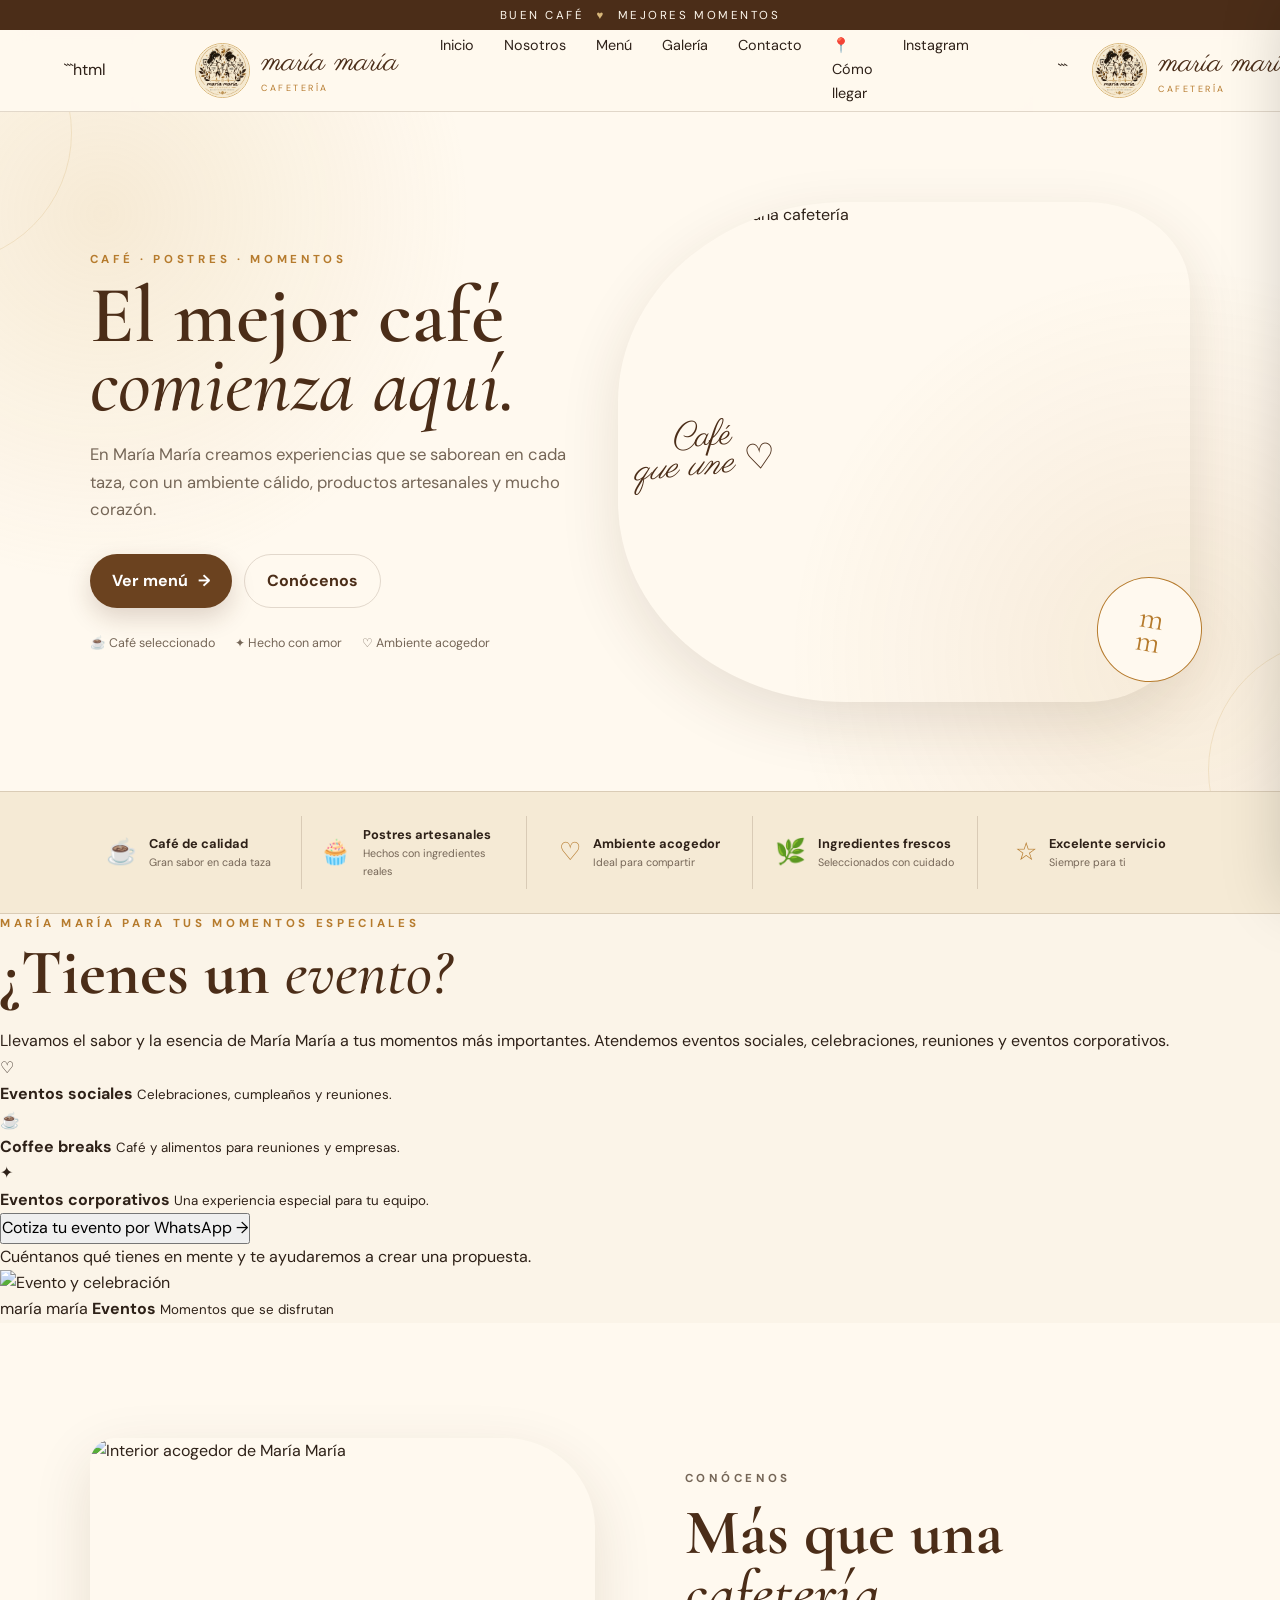
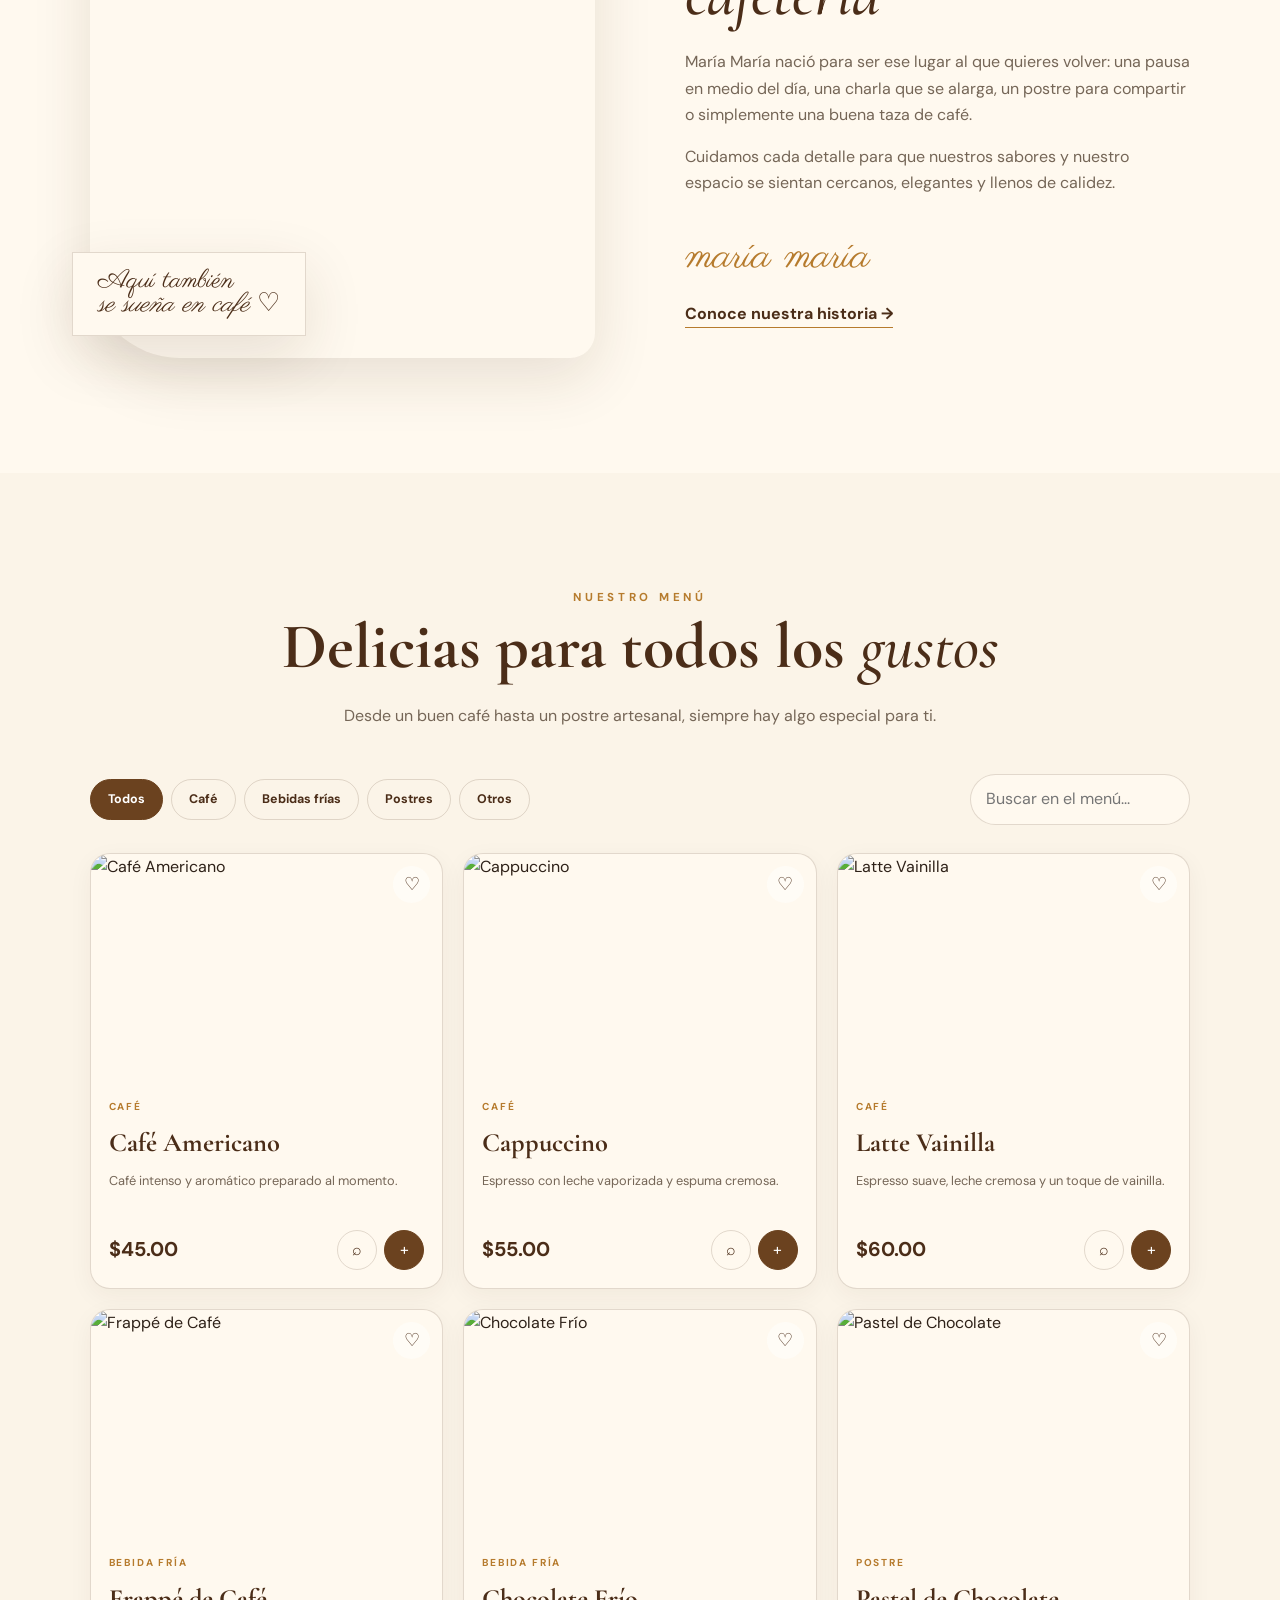
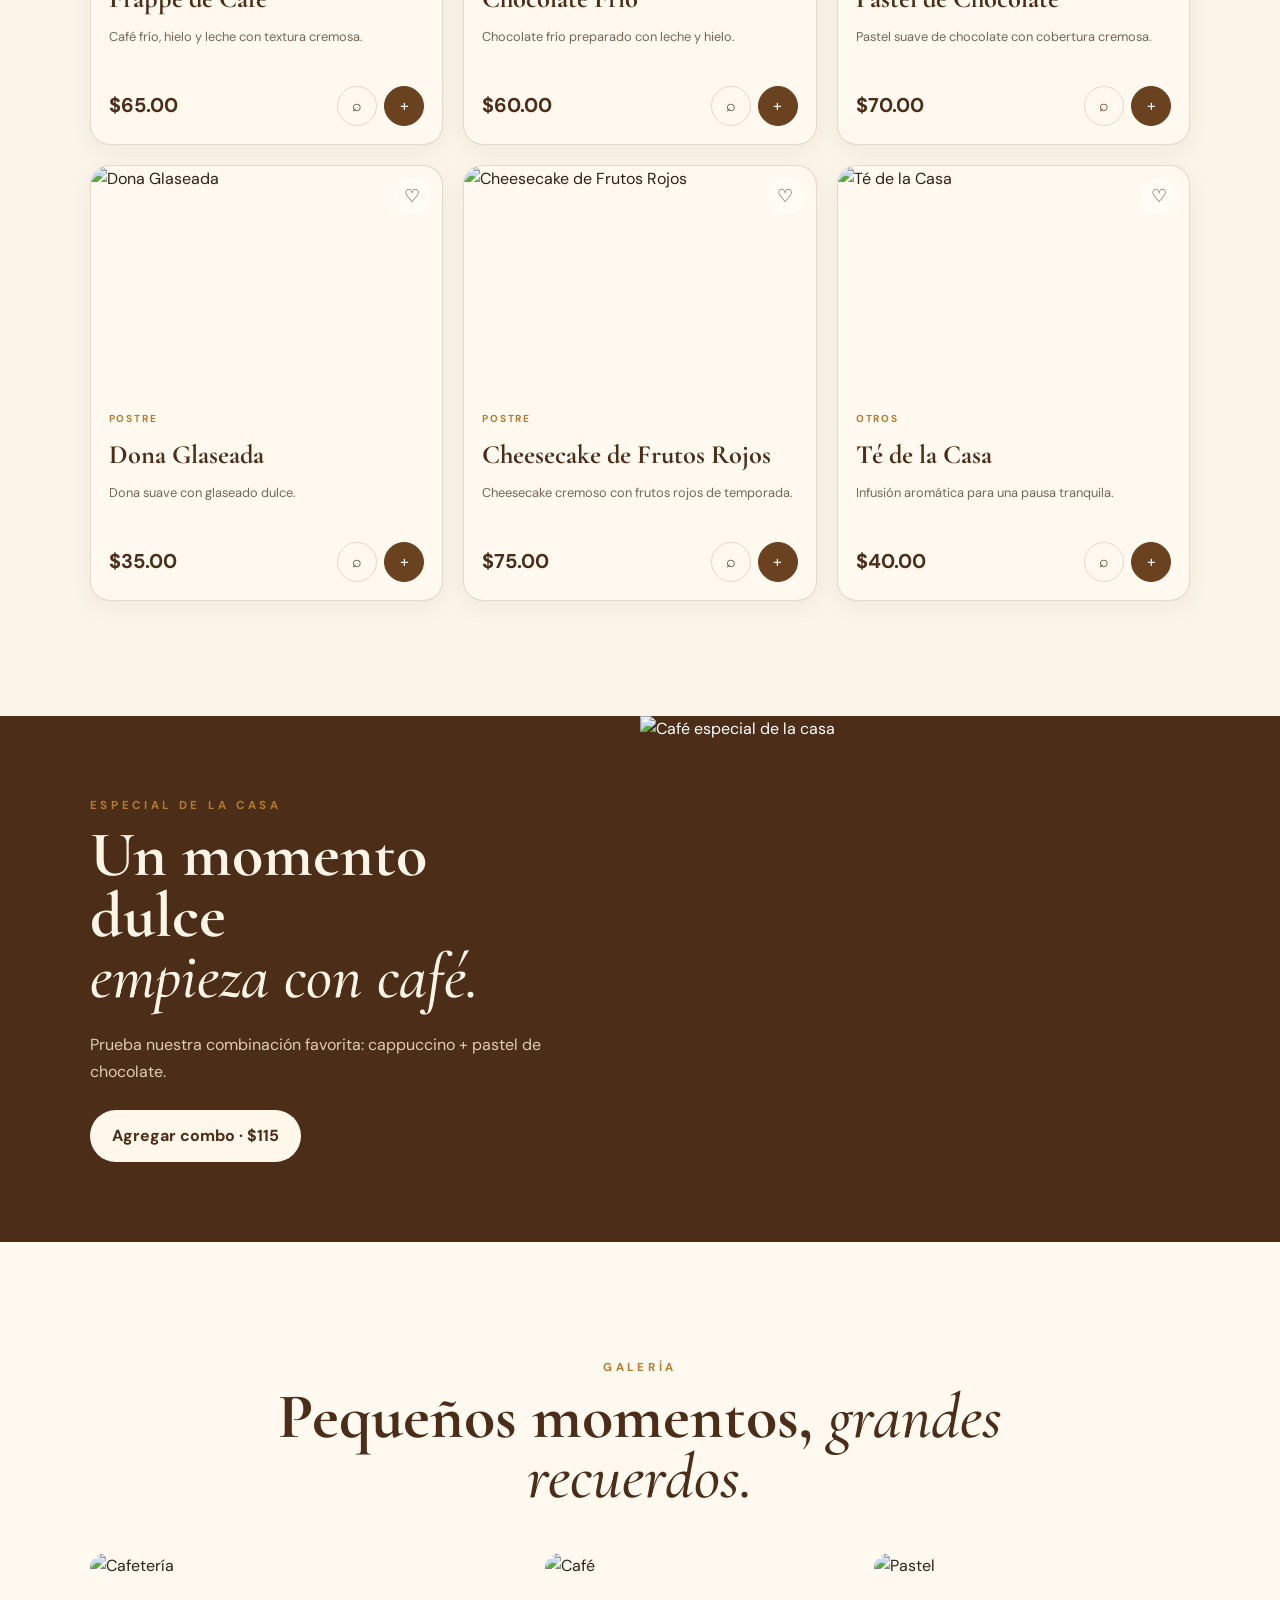
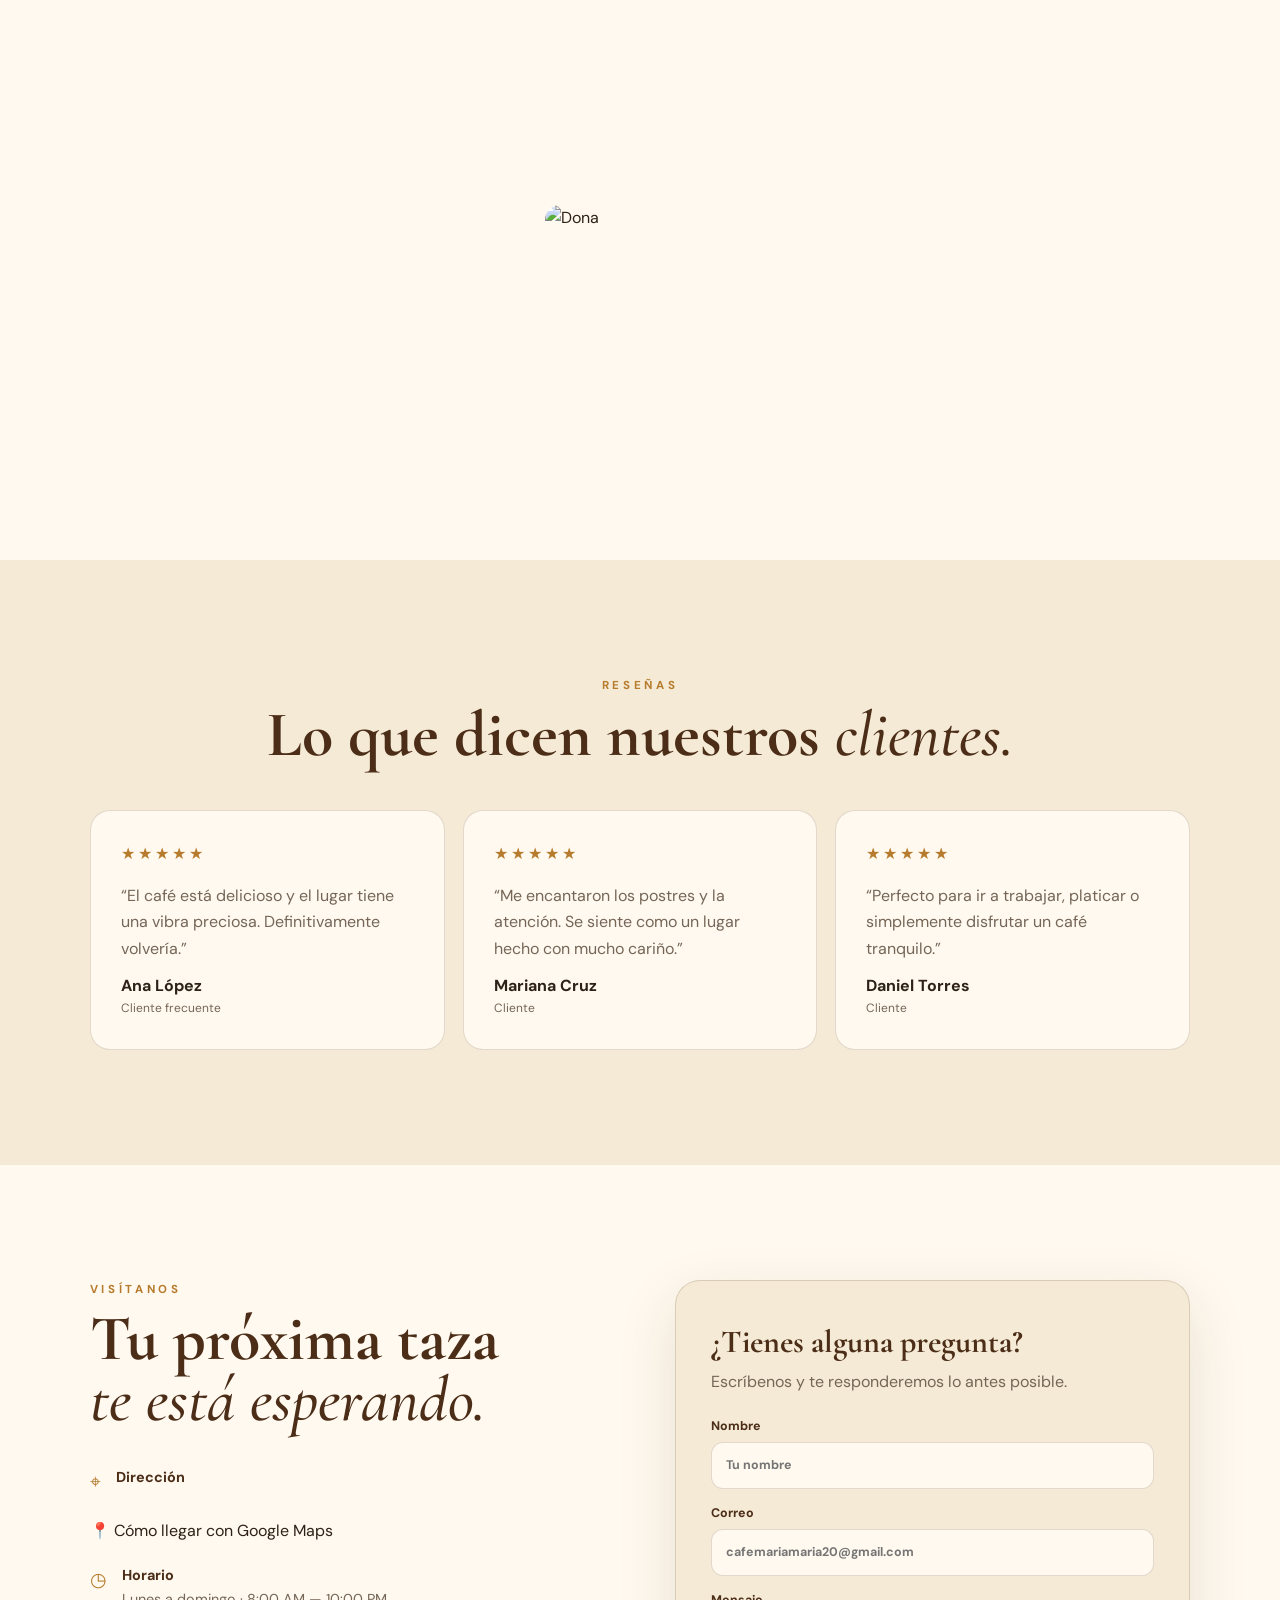
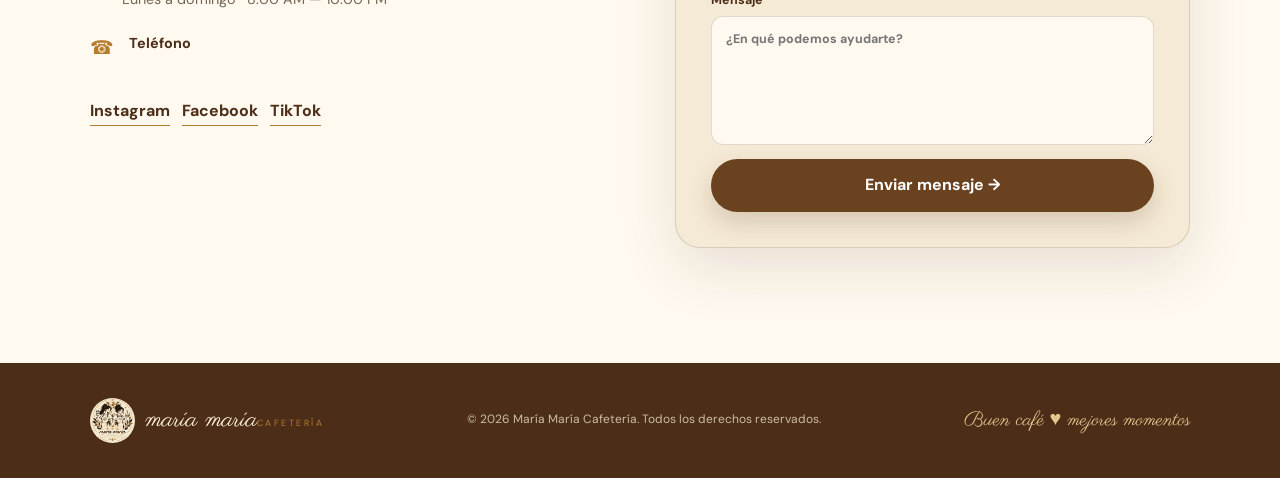
==== index1.html @ 0f00d1d8 "Add files via upload" ====
<!DOCTYPE html>
<html lang="es">
<head>
  <meta charset="UTF-8">
  <meta name="viewport" content="width=device-width, initial-scale=1.0">
  <meta name="description" content="María María Cafetería — café, postres y mejores momentos.">
  <meta name="theme-color" content="#6b421f">
  <title>maría maría | Cafetería</title>

  <link rel="preconnect" href="https://fonts.googleapis.com">
  <link rel="preconnect" href="https://fonts.gstatic.com" crossorigin>
  <link href="https://fonts.googleapis.com/css2?family=Cormorant+Garamond:wght@500;600;700&family=DM+Sans:wght@400;500;600;700&family=Parisienne&display=swap" rel="stylesheet">
  <link rel="stylesheet" href="styles.css">
</head>

<body>

  <!--
    ============================================================
    MARÍA MARÍA CAFETERÍA
    ------------------------------------------------------------
    Esta versión funciona sin servidor:
    - Menú y filtros
    - Carrito con cantidades
    - Persistencia del carrito con localStorage
    - Checkout con validación
    - Pedido por WhatsApp
    - Formulario de contacto por correo (mailto)
    - Favoritos
    - Búsqueda
    - Modo oscuro
    - Diseño responsive
    - Modal de producto
    - Notificaciones
    ============================================================
  -->

  <div class="announcement">
    <span>Buen café</span><b>♥</b><span>mejores momentos</span>
  </div>

  <header class="site-header" id="siteHeader">
    ```html
<header class="site-header" id="siteHeader">

  <a class="brand" href="#inicio" aria-label="María María inicio">
    <img src="logo.jpg" alt="Logo María María Cafetería">
    <span>
      <strong>maría maría</strong>
      <small>CAFETERÍA</small>
    </span>
  </a>

  <nav class="main-nav" id="mainNav">
    <a href="#inicio">Inicio</a>
    <a href="#nosotros">Nosotros</a>
    <a href="#menu">Menú</a>
    <a href="#galeria">Galería</a>
    <a href="#contacto">Contacto</a>

    <a
      class="maps-button"
      href="http://google.com/maps/place/Fuente+brillante+1730+%23112/@20.7737643,-103.4735907,17z/data=!3m1!4b1!4m6!3m5!1s0x8428a7007a758c4b:0xe8fa4b78c5ebd1e7!8m2!3d20.7737643!4d-103.4710158!16s%2Fg%2F11ww98t7xt?entry=ttu&g_ep=EgoyMDI2MTAwNi4wIKXMDSoASAFQAw%3D%3D"
      target="_blank"
      rel="noopener noreferrer">
      📍 Cómo llegar
    </a>

    <a
      class="instagram-button"
      href="https://www.instagram.com/maria_maria_cafe?exln=M2ljc280eDdqbGto"
      target="_blank"
      rel="noopener noreferrer">
      Instagram
    </a>
  </nav>

</header>
```

    <a class="brand" href="#inicio" aria-label="María María inicio">
     <img src="logo.jpg" alt="Logo María María Cafetería">
      <span>
        <strong>maría maría</strong>
        <small>CAFETERÍA</small>
      </span>
    </a>

    <nav class="main-nav" id="mainNav">
      <a href="#inicio">Inicio</a>
      <a href="#nosotros">Nosotros</a>
      <a href="#menu">Menú</a>
      <a href="#galeria">Galería</a>
      <a href="#contacto">Contacto</a>
    </nav>

    <div class="header-actions">
      <button class="icon-btn" id="searchBtn" aria-label="Buscar">⌕</button>
      <button class="icon-btn" id="themeBtn" aria-label="Cambiar tema">☼</button>
      <button class="icon-btn cart-trigger" id="cartBtn" aria-label="Abrir carrito">
        🛒 <span id="cartCount">0</span>
      </button>
      <button class="menu-toggle" id="menuToggle" aria-label="Abrir menú">☰</button>
    </div>
  </header>

  <main>
    <section class="hero" id="inicio">
      <div class="hero-copy reveal">
        <p class="eyebrow">CAFÉ · POSTRES · MOMENTOS</p>
        <h1>El mejor café <em>comienza aquí.</em></h1>
        <p class="hero-text">
          En María María creamos experiencias que se saborean en cada taza,
          con un ambiente cálido, productos artesanales y mucho corazón.
        </p>
        <div class="hero-actions">
          <a class="btn btn-primary" href="#menu">Ver menú <span>→</span></a>
          <a class="btn btn-ghost" href="#nosotros">Conócenos</a>
        </div>
        <div class="hero-meta">
          <span>☕ Café seleccionado</span>
          <span>✦ Hecho con amor</span>
          <span>♡ Ambiente acogedor</span>
        </div>
      </div>

      <div class="hero-art reveal">
        <div class="hero-image-wrap">
          <img src="https://images.unsplash.com/photo-1495474472287-4d71bcdd2085?auto=format&fit=crop&w=1200&q=85" alt="Taza de café en una cafetería">
        </div>
        <div class="floating-note">Café<br><i>que une</i> ♡</div>
        <div class="seal">m<br>m</div>
      </div>
    </section>

    <section class="benefits">
      <article><span>☕</span><div><b>Café de calidad</b><small>Gran sabor en cada taza</small></div></article>
      <article><span>🧁</span><div><b>Postres artesanales</b><small>Hechos con ingredientes reales</small></div></article>
      <article><span>♡</span><div><b>Ambiente acogedor</b><small>Ideal para compartir</small></div></article>
      <article><span>🌿</span><div><b>Ingredientes frescos</b><small>Seleccionados con cuidado</small></div></article>
      <article><span>☆</span><div><b>Excelente servicio</b><small>Siempre para ti</small></div></article>
    </section>
    <!-- =========================================================
     SECCIÓN EVENTOS — MARÍA MARÍA
     No modifica el resto de la página.
========================================================= -->

<section class="events-section" id="eventos">
  <div class="events-content">

    <div class="events-text">
      <p class="eyebrow">MARÍA MARÍA PARA TUS MOMENTOS ESPECIALES</p>

      <h2>
        ¿Tienes un <em>evento?</em>
      </h2>

      <p>
        Llevamos el sabor y la esencia de María María a tus momentos
        más importantes. Atendemos eventos sociales, celebraciones,
        reuniones y eventos corporativos.
      </p>

      <div class="events-list">
        <div>
          <span>♡</span>
          <p>
            <strong>Eventos sociales</strong>
            <small>Celebraciones, cumpleaños y reuniones.</small>
          </p>
        </div>

        <div>
          <span>☕</span>
          <p>
            <strong>Coffee breaks</strong>
            <small>Café y alimentos para reuniones y empresas.</small>
          </p>
        </div>

        <div>
          <span>✦</span>
          <p>
            <strong>Eventos corporativos</strong>
            <small>Una experiencia especial para tu equipo.</small>
          </p>
        </div>
      </div>

      <button class="events-whatsapp-btn" id="eventWhatsappBtn">
        Cotiza tu evento por WhatsApp
        <span>→</span>
      </button>

      <p class="events-note">
        Cuéntanos qué tienes en mente y te ayudaremos a crear una propuesta.
      </p>
    </div>

    <div class="events-image">
      <img
        src="https://images.unsplash.com/photo-1519671482749-fd09be7ccebf?auto=format&fit=crop&w=1200&q=85"
        alt="Evento y celebración">
      
      <div class="events-badge">
        <span>maría maría</span>
        <strong>Eventos</strong>
        <small>Momentos que se disfrutan</small>
      </div>
    </div>

  </div>
</section>

    <section class="section about" id="nosotros">
      <div class="section-image reveal">
        <img src="https://images.unsplash.com/photo-1501339847302-ac426a4a7cbb?auto=format&fit=crop&w=1000&q=85" alt="Interior acogedor de María María">
        <div class="image-caption">Aquí también<br><i>se sueña en café</i> ♡</div>
      </div>
      <div class="about-copy reveal">
        <p class="eyebrow">CONÓCENOS</p>
        <h2>Más que una <em>cafetería</em></h2>
        <p>
          María María nació para ser ese lugar al que quieres volver:
          una pausa en medio del día, una charla que se alarga, un postre
          para compartir o simplemente una buena taza de café.
        </p>
        <p>
          Cuidamos cada detalle para que nuestros sabores y nuestro espacio
          se sientan cercanos, elegantes y llenos de calidez.
        </p>
        <div class="signature">maría maría</div>
        <a class="text-link" href="#contacto">Conoce nuestra historia →</a>
      </div>
    </section>

    <section class="section menu-section" id="menu">
      <div class="section-heading">
        <p class="eyebrow">NUESTRO MENÚ</p>
        <h2>Delicias para todos los <em>gustos</em></h2>
        <p>Desde un buen café hasta un postre artesanal, siempre hay algo especial para ti.</p>
      </div>

      <div class="menu-toolbar">
        <div class="categories" id="categories"></div>
        <div class="search-box" id="searchBox">
          <input id="menuSearch" type="search" placeholder="Buscar en el menú..." aria-label="Buscar en el menú">
        </div>
      </div>

      <div class="product-grid" id="productGrid"></div>
    </section>

    <section class="special">
      <div>
        <p class="eyebrow">ESPECIAL DE LA CASA</p>
        <h2>Un momento dulce<br><em>empieza con café.</em></h2>
        <p>Prueba nuestra combinación favorita: cappuccino + pastel de chocolate.</p>
        <button class="btn btn-light" id="specialBtn">Agregar combo · $115</button>
      </div>
      <div class="special-photo">
        <img src="https://images.unsplash.com/photo-1498804103079-a6351b050096?auto=format&fit=crop&w=1200&q=85" alt="Café especial de la casa">
      </div>
    </section>

    <section class="section gallery-section" id="galeria">
      <div class="section-heading">
        <p class="eyebrow">GALERÍA</p>
        <h2>Pequeños momentos, <em>grandes recuerdos.</em></h2>
      </div>
      <div class="gallery">
        <img src="https://images.unsplash.com/photo-1445116572660-236099ec97a0?auto=format&fit=crop&w=900&q=85" alt="Cafetería" loading="lazy">
        <img src="https://images.unsplash.com/photo-1509042239860-f550ce710b93?auto=format&fit=crop&w=900&q=85" alt="Café" loading="lazy">
        <img src="https://images.unsplash.com/photo-1578985545062-69928b1d9587?auto=format&fit=crop&w=900&q=85" alt="Pastel" loading="lazy">
        <img src="https://images.unsplash.com/photo-1551024506-0bccd828d307?auto=format&fit=crop&w=900&q=85" alt="Dona" loading="lazy">
      </div>
    </section>

    <section class="section reviews">
      <div class="section-heading">
        <p class="eyebrow">RESEÑAS</p>
        <h2>Lo que dicen nuestros <em>clientes.</em></h2>
      </div>
      <div class="review-grid">
        <article><div class="stars">★★★★★</div><p>“El café está delicioso y el lugar tiene una vibra preciosa. Definitivamente volvería.”</p><b>Ana López</b><small>Cliente frecuente</small></article>
        <article><div class="stars">★★★★★</div><p>“Me encantaron los postres y la atención. Se siente como un lugar hecho con mucho cariño.”</p><b>Mariana Cruz</b><small>Cliente</small></article>
        <article><div class="stars">★★★★★</div><p>“Perfecto para ir a trabajar, platicar o simplemente disfrutar un café tranquilo.”</p><b>Daniel Torres</b><small>Cliente</small></article>
      </div>
    </section>

    <section class="section contact-section" id="contacto">
      <div class="contact-info">
        <p class="eyebrow">VISÍTANOS</p>
        <h2>Tu próxima taza<br><em>te está esperando.</em></h2>
        <div class="contact-list">
          <div><span>⌖</span><p><b>Dirección</b><br><span id="addressText">alle fuente brillante número 1730 interior 71D en el fraccionamiento villa fontana diamante en zapopan jalisco, C.P. 45200</span></p></div>
          <a
  class="maps-button"
  href="https://www.google.com/maps/place/Fuente+brillante+1730+%23112/@20.7737643,-103.4735907,17z/data=!3m1!4b1!4m6!3m5!1s0x8428a7007a758c4b:0xe8fa4b78c5ebd1e7!8m2!3d20.7737643!4d-103.4710158!16s%2Fg%2F11ww98t7xt?entry=ttu&g_ep=EgoyMDI2MTAwNi4wIKXMDSoASAFQAw%3D%3D"
  target="_blank"
  rel="noopener noreferrer"
>
  📍 Cómo llegar con Google Maps
</a>
          <div><span>◷</span><p><b>Horario</b><br>Lunes a domingo · 8:00 AM — 10:00 PM</p></div>
          <div><span>☎</span><p><b>Teléfono</b><br><span id="phoneText">+52 999 000 0000</span></p></div>
        </div>
        <div class="socials">
          <a id="instagramLink" href="https://www.instagram.com/maria_maria_cafe?exln=M2ljc280eDdqbGto" rel="noopener">Instagram</a>
          <a href="https://facebook.com/" target="_blank" rel="noopener">Facebook</a>
          <a href="https://tiktok.com/" target="_blank" rel="noopener">TikTok</a>
        </div>
      </div>

      <div class="contact-card">
        <h3>¿Tienes alguna pregunta?</h3>
        <p>Escríbenos y te responderemos lo antes posible.</p>
        <form id="contactForm">
          <label>Nombre<input id="contactName" required type="text" placeholder="Tu nombre"></label>
          <label>Correo<input id="contactEmail" required type="email" placeholder="cafemariamaria20@gmail.com"></label>
          <label>Mensaje<textarea id="contactMessage" required rows="5" placeholder="¿En qué podemos ayudarte?"></textarea></label>
          <button class="btn btn-primary" type="submit">Enviar mensaje →</button>
        </form>
      </div>
    </section>
  </main>

  <footer class="footer">
    <div class="footer-brand">
      <img src="logo.jpg" alt="Logo María María Cafetería">
      <div><strong>maría maría</strong><small>CAFETERÍA</small></div>
    </div>
    <p>© <span id="year"></span> María María Cafetería. Todos los derechos reservados.</p>
    <p class="footer-note">Buen café ♥ mejores momentos</p>
  </footer>

  <!-- CART DRAWER -->
  <aside class="drawer" id="cartDrawer" aria-hidden="true">
    <div class="drawer-header">
      <div><p class="eyebrow">TU PEDIDO</p><h2>Carrito</h2></div>
      <button class="close-btn" id="closeCart" aria-label="Cerrar carrito">×</button>
    </div>
    <div class="cart-items" id="cartItems"></div>
    <div class="cart-bottom">
      <div class="cart-total"><span>Total</span><strong id="cartTotal">$0</strong></div>
      <button class="btn btn-primary full" id="checkoutBtn">Continuar pedido →</button>
      <button class="text-button" id="clearCartBtn">Vaciar carrito</button>
    </div>
  </aside>
  <div class="drawer-backdrop" id="drawerBackdrop"></div>

  <!-- CHECKOUT MODAL -->
  <div class="modal-backdrop" id="checkoutModal">
    <div class="modal">
      <button class="close-btn modal-close" aria-label="Cerrar">×</button>
      <p class="eyebrow">CONFIRMAR PEDIDO</p>
      <h2>Un último detalle.</h2>
      <p>Completa tus datos y te enviaremos el pedido a WhatsApp.</p>
      <form id="checkoutForm">
        <label>Nombre<input id="orderName" required type="text" placeholder="Tu nombre"></label>
        <label>Teléfono<input id="orderPhone" required type="tel" placeholder="10 dígitos"></label>
        <label>Tipo de pedido
          <select id="orderType" required>
            <option value="Recoger en cafetería">Recoger en cafetería</option>
            <option value="Entrega">Entrega</option>
          </select>
        </label>
        <label>Notas<textarea id="orderNotes" rows="3" placeholder="Ej. sin azúcar, leche deslactosada..."></textarea></label>
        <div class="checkout-summary" id="checkoutSummary"></div>
        <button class="btn btn-primary full" type="submit">Enviar pedido por WhatsApp</button>
      </form>
    </div>
  </div>

  <!-- PRODUCT MODAL -->
  <div class="modal-backdrop" id="productModal">
    <div class="modal product-modal">
      <button class="close-btn modal-close" aria-label="Cerrar">×</button>
      <img id="modalImage" src="" alt="">
      <div>
        <p class="eyebrow" id="modalCategory"></p>
        <h2 id="modalName"></h2>
        <p id="modalDescription"></p>
        <strong class="modal-price" id="modalPrice"></strong>
        <button class="btn btn-primary full" id="modalAddBtn">Agregar al carrito</button>
      </div>
    </div>
  </div>

  <div class="toast" id="toast"></div>

  <script src="app.js"></script>
</body>
</html>
---- styles.css ----
:root {
  --cream: #f5ead5;
  --cream-2: #fff9ef;
  --paper: #fbf4e8;
  --brown: #4b2d18;
  --brown-2: #6b421f;
  --gold: #b67b2d;
  --gold-soft: #d8b77a;
  --ink: #2e2118;
  --muted: #756657;
  --white: #fffdf8;
  --line: rgba(75,45,24,.16);
  --shadow: 0 20px 60px rgba(65,39,18,.12);
  --radius: 24px;
}

* { box-sizing: border-box; margin: 0; padding: 0; }
html { scroll-behavior: smooth; }
body {
  font-family: "DM Sans", sans-serif;
  color: var(--ink);
  background: var(--paper);
  line-height: 1.65;
  overflow-x: hidden;
}
body.dark {
  --paper: #211914;
  --cream-2: #2b211b;
  --cream: #34261e;
  --brown: #f1dfc3;
  --brown-2: #d0a064;
  --gold: #d7a65d;
  --ink: #f8ead5;
  --muted: #c7b7a2;
  --white: #2a201a;
  --line: rgba(255,255,255,.14);
  --shadow: 0 20px 60px rgba(0,0,0,.28);
}
a { color: inherit; text-decoration: none; }
button, input, textarea, select { font: inherit; }
button { cursor: pointer; }
img { max-width: 100%; display: block; }
.announcement {
  min-height: 30px; display:flex; justify-content:center; align-items:center; gap:12px;
  background: var(--brown); color: var(--cream-2); font-size: .72rem; letter-spacing: .22em;
  text-transform: uppercase;
}
.announcement b { color: var(--gold-soft); }
.site-header {
  height: 82px; position: sticky; top:0; z-index:1000; display:flex; align-items:center;
  justify-content:space-between; gap:25px; padding: 0 clamp(20px,5vw,80px);
  background: rgba(255,249,239,.94); backdrop-filter: blur(16px); border-bottom:1px solid var(--line);
}
.dark .site-header { background: rgba(43,33,27,.94); }
.brand { display:flex; align-items:center; gap:11px; min-width:220px; }
.brand img { width:55px; height:55px; object-fit:cover; border-radius:50%; border:1px solid var(--gold-soft); }
.brand span { display:flex; flex-direction:column; line-height:1; }
.brand strong, .footer-brand strong { font-family:"Parisienne", cursive; font-size:2rem; font-weight:400; color:var(--brown); }
.brand small, .footer-brand small { margin-top:5px; letter-spacing:.28em; font-size:.56rem; color:var(--gold); }
.main-nav { display:flex; gap:30px; font-size:.9rem; }
.main-nav a { position:relative; padding:30px 0; }
.main-nav a::after { content:""; position:absolute; left:0; bottom:21px; width:0; height:1px; background:var(--gold); transition:.25s; }
.main-nav a:hover::after { width:100%; }
.header-actions { display:flex; align-items:center; gap:7px; }
.icon-btn, .menu-toggle {
  border:0; background:transparent; color:var(--brown); width:40px; height:40px; border-radius:50%;
  position:relative; font-size:1.05rem;
}
.icon-btn:hover, .menu-toggle:hover { background:rgba(182,123,45,.12); }
.cart-trigger span {
  position:absolute; right:-1px; top:-1px; min-width:18px; height:18px; padding:0 5px;
  display:grid; place-items:center; border-radius:20px; background:var(--gold); color:#fff; font-size:.62rem;
}
.menu-toggle { display:none; font-size:1.4rem; }

.hero {
  min-height: 620px; display:grid; grid-template-columns: .92fr 1.08fr; gap:40px; align-items:center;
  padding: clamp(55px,7vw,100px) clamp(24px,7vw,110px); position:relative; overflow:hidden;
  background:
    radial-gradient(circle at 8% 15%, rgba(216,183,122,.22), transparent 28%),
    radial-gradient(circle at 92% 80%, rgba(182,123,45,.12), transparent 30%), var(--cream-2);
}
.hero::before, .hero::after { content:""; position:absolute; width:260px; height:260px; border:1px solid var(--gold-soft); border-radius:50%; opacity:.28; }
.hero::before { left:-190px; top:-110px; }
.hero::after { right:-190px; bottom:-110px; }
.hero-copy { max-width:670px; position:relative; z-index:2; }
.eyebrow { color:var(--gold); font-size:.72rem; letter-spacing:.32em; font-weight:700; }
.hero h1, h2, h3 { font-family:"Cormorant Garamond", serif; }
.hero h1 { margin:12px 0 22px; font-size:clamp(3.6rem,6.3vw,6.6rem); line-height:.86; font-weight:600; color:var(--brown); }
.hero h1 em, h2 em { font-weight:500; }
.hero-text { max-width:600px; font-size:1.04rem; color:var(--muted); }
.hero-actions { display:flex; gap:12px; margin:30px 0 25px; flex-wrap:wrap; }
.btn {
  border:0; border-radius:999px; padding:13px 22px; font-weight:700; display:inline-flex;
  justify-content:center; align-items:center; gap:10px; transition:.25s; min-height:48px;
}
.btn-primary { background:var(--brown-2); color:#fff; box-shadow:0 10px 25px rgba(75,45,24,.18); }
.btn-primary:hover { transform:translateY(-2px); background:var(--brown); }
.btn-ghost { border:1px solid var(--line); color:var(--brown); background:transparent; }
.btn-ghost:hover { border-color:var(--gold); }
.btn-light { background:#fff7e9; color:var(--brown); }
.hero-meta { display:flex; gap:20px; flex-wrap:wrap; color:var(--muted); font-size:.78rem; }
.hero-art { position:relative; min-height:490px; }
.hero-image-wrap { width:min(100%,660px); height:500px; margin-left:auto; border-radius:40% 18% 18% 40%; overflow:hidden; box-shadow:var(--shadow); }
.hero-image-wrap img { width:100%; height:100%; object-fit:cover; }
.floating-note {
  position:absolute; left:-5px; top:50%; transform:translateY(-50%) rotate(-5deg); font-family:"Parisienne",cursive;
  color:var(--brown); font-size:2.2rem; line-height:.8; text-align:center; padding:30px 20px;
}
.seal {
  position:absolute; right:-12px; bottom:20px; width:105px; height:105px; border:1px solid var(--gold);
  border-radius:50%; display:grid; place-items:center; color:var(--gold); font-family:"Cormorant Garamond",serif;
  font-size:2rem; line-height:.7; background:var(--cream-2); transform:rotate(10deg);
}
.benefits {
  display:grid; grid-template-columns:repeat(5,1fr); border-top:1px solid var(--line); border-bottom:1px solid var(--line);
  background:var(--cream); padding:24px clamp(20px,6vw,90px);
}
.benefits article { display:flex; gap:12px; justify-content:center; align-items:center; padding:8px 18px; border-right:1px solid var(--line); }
.benefits article:last-child { border-right:0; }
.benefits article > span { font-size:1.55rem; color:var(--gold); }
.benefits b, .benefits small { display:block; }
.benefits b { font-size:.8rem; }
.benefits small { color:var(--muted); font-size:.67rem; }

.section { padding:clamp(75px,9vw,120px) clamp(20px,7vw,110px); }
.about { display:grid; grid-template-columns:1fr 1fr; gap:clamp(40px,7vw,100px); align-items:center; background:var(--cream-2); }
.section-image { position:relative; }
.section-image > img { width:100%; height:520px; object-fit:cover; border-radius:25px 90px 25px 90px; box-shadow:var(--shadow); }
.image-caption {
  position:absolute; left:-18px; bottom:22px; background:var(--cream-2); padding:17px 25px; border:1px solid var(--line);
  font-family:"Parisienne",cursive; font-size:1.65rem; line-height:.9; color:var(--brown); box-shadow:var(--shadow);
}
.about-copy { max-width:610px; }
h2 { font-size:clamp(2.8rem,5vw,4.7rem); line-height:.95; color:var(--brown); margin:10px 0 25px; }
.about-copy p { color:var(--muted); margin-bottom:15px; }
.signature { font-family:"Parisienne",cursive; font-size:2.7rem; color:var(--gold); margin:25px 0 8px; }
.text-link { color:var(--brown); font-weight:700; border-bottom:1px solid var(--gold); padding-bottom:3px; }

.menu-section { background:var(--paper); }
.section-heading { text-align:center; max-width:760px; margin:0 auto 45px; }
.section-heading > p:last-child { color:var(--muted); }
.menu-toolbar { display:flex; justify-content:space-between; gap:15px; align-items:center; margin-bottom:28px; }
.categories { display:flex; gap:8px; flex-wrap:wrap; }
.category {
  border:1px solid var(--line); background:transparent; color:var(--brown); border-radius:999px;
  padding:9px 17px; font-size:.78rem; font-weight:700;
}
.category.active, .category:hover { background:var(--brown-2); border-color:var(--brown-2); color:#fff; }
.search-box input {
  width:220px; padding:11px 15px; border:1px solid var(--line); border-radius:999px; background:var(--cream-2);
  outline:0; color:var(--ink);
}
.product-grid { display:grid; grid-template-columns:repeat(3,1fr); gap:20px; }
.product-card {
  background:var(--cream-2); border:1px solid var(--line); border-radius:20px; overflow:hidden; box-shadow:0 7px 25px rgba(65,39,18,.05);
  transition:.25s; position:relative;
}
.product-card:hover { transform:translateY(-5px); box-shadow:var(--shadow); }
.product-img { height:220px; overflow:hidden; position:relative; }
.product-img img { width:100%; height:100%; object-fit:cover; transition:.5s; }
.product-card:hover .product-img img { transform:scale(1.04); }
.favorite {
  position:absolute; right:12px; top:12px; width:37px; height:37px; border:0; border-radius:50%;
  background:rgba(255,253,248,.9); color:var(--brown); font-size:1.1rem;
}
.favorite.active { color:#a64242; }
.product-info { padding:18px; }
.product-info .tag { font-size:.63rem; letter-spacing:.18em; color:var(--gold); font-weight:700; text-transform:uppercase; }
.product-info h3 { font-size:1.65rem; margin:4px 0; color:var(--brown); }
.product-info p { color:var(--muted); font-size:.8rem; min-height:45px; }
.product-bottom { display:flex; align-items:center; justify-content:space-between; margin-top:15px; }
.price { color:var(--brown); font-size:1.25rem; font-weight:700; }
.product-actions { display:flex; gap:7px; }
.circle-btn { width:40px; height:40px; border-radius:50%; border:1px solid var(--line); background:transparent; color:var(--brown); }
.circle-btn.primary { background:var(--brown-2); color:#fff; border-color:var(--brown-2); }

.special {
  background:var(--brown); color:#fff; display:grid; grid-template-columns:1fr 1fr; min-height:420px;
}
.special > div:first-child { padding:80px clamp(30px,7vw,110px); align-self:center; }
.special h2 { color:#fff5e7; }
.special p:not(.eyebrow) { color:#dfcdb4; max-width:520px; margin-bottom:25px; }
.special-photo { min-height:420px; }
.special-photo img { width:100%; height:100%; object-fit:cover; }

.gallery-section { background:var(--cream-2); }
.gallery { display:grid; grid-template-columns:1.4fr 1fr 1fr; grid-template-rows:240px 240px; gap:12px; }
.gallery img { width:100%; height:100%; object-fit:cover; border-radius:15px; }
.gallery img:first-child { grid-row:span 2; }
.reviews { background:var(--cream); }
.review-grid { display:grid; grid-template-columns:repeat(3,1fr); gap:18px; }
.review-grid article { background:var(--cream-2); padding:30px; border:1px solid var(--line); border-radius:20px; }
.stars { color:var(--gold); letter-spacing:3px; margin-bottom:15px; }
.review-grid p { color:var(--muted); min-height:90px; }
.review-grid b, .review-grid small { display:block; }
.review-grid small { color:var(--muted); font-size:.75rem; }

.contact-section { display:grid; grid-template-columns:1fr 1fr; gap:70px; background:var(--cream-2); }
.contact-list { margin:35px 0; display:grid; gap:20px; }
.contact-list > div { display:flex; gap:15px; }
.contact-list > div > span { color:var(--gold); font-size:1.2rem; }
.contact-list p { color:var(--muted); font-size:.9rem; }
.contact-list b { color:var(--brown); }
.socials { display:flex; gap:12px; flex-wrap:wrap; }
.socials a { border-bottom:1px solid var(--gold); color:var(--brown); font-weight:700; }
.contact-card { background:var(--cream); border:1px solid var(--line); border-radius:25px; padding:35px; box-shadow:var(--shadow); }
.contact-card h3 { font-size:2rem; color:var(--brown); }
.contact-card > p { color:var(--muted); margin-bottom:20px; }
form { display:grid; gap:14px; }
label { color:var(--brown); font-size:.78rem; font-weight:700; display:grid; gap:6px; }
input, textarea, select {
  width:100%; border:1px solid var(--line); background:var(--cream-2); color:var(--ink); border-radius:12px; padding:12px 14px; outline:0;
}
input:focus, textarea:focus, select:focus { border-color:var(--gold); box-shadow:0 0 0 3px rgba(182,123,45,.1); }
.full { width:100%; }

.footer { padding:35px clamp(20px,7vw,100px); display:flex; justify-content:space-between; align-items:center; gap:20px; background:var(--brown); color:#eadbc5; }
.footer-brand { display:flex; align-items:center; gap:10px; }
.footer-brand img { width:45px; height:45px; border-radius:50%; object-fit:cover; }
.footer-brand strong { color:#fff0d9; font-size:1.65rem; }
.footer p { font-size:.75rem; color:#cdbca5; }
.footer-note { color:#e3c78e !important; font-family:"Parisienne",cursive; font-size:1.25rem !important; }

.drawer-backdrop, .modal-backdrop { position:fixed; inset:0; background:rgba(30,19,11,.55); z-index:2000; opacity:0; visibility:hidden; transition:.25s; }
.drawer-backdrop.open, .modal-backdrop.open { opacity:1; visibility:visible; }
.drawer {
  position:fixed; right:0; top:0; width:min(470px,100%); height:100%; background:var(--cream-2); z-index:2100;
  transform:translateX(105%); transition:.3s; display:flex; flex-direction:column; box-shadow:-20px 0 60px rgba(0,0,0,.18);
}
.drawer.open { transform:translateX(0); }
.drawer-header { padding:30px; display:flex; justify-content:space-between; border-bottom:1px solid var(--line); }
.drawer-header h2 { font-size:2.5rem; margin:0; }
.close-btn { width:40px; height:40px; border:1px solid var(--line); background:transparent; border-radius:50%; color:var(--brown); font-size:1.6rem; }
.cart-items { flex:1; overflow:auto; padding:10px 30px; }
.cart-row { display:grid; grid-template-columns:70px 1fr auto; gap:12px; align-items:center; padding:15px 0; border-bottom:1px solid var(--line); }
.cart-row img { width:70px; height:70px; object-fit:cover; border-radius:12px; }
.cart-row h4 { font-family:"Cormorant Garamond",serif; font-size:1.35rem; color:var(--brown); }
.cart-row p { font-size:.75rem; color:var(--muted); }
.qty { display:flex; gap:7px; align-items:center; margin-top:5px; }
.qty button { width:25px; height:25px; border:1px solid var(--line); border-radius:50%; background:transparent; color:var(--brown); }
.remove-item { border:0; background:transparent; color:#9b5d4b; }
.cart-bottom { padding:25px 30px; border-top:1px solid var(--line); }
.cart-total { display:flex; justify-content:space-between; font-size:1.1rem; margin-bottom:15px; color:var(--brown); }
.text-button { border:0; background:none; color:var(--muted); width:100%; margin-top:10px; font-size:.8rem; }
.empty { text-align:center; color:var(--muted); padding:70px 10px; }
.modal-backdrop { display:grid; place-items:center; padding:20px; }
.modal {
  width:min(520px,100%); max-height:92vh; overflow:auto; background:var(--cream-2); border-radius:25px; padding:30px;
  position:relative; box-shadow:var(--shadow);
}
.modal > .modal-close { position:absolute; right:15px; top:15px; z-index:2; background:var(--cream-2); }
.modal h2 { font-size:3rem; margin:5px 0 10px; }
.modal > p { color:var(--muted); margin-bottom:20px; }
.checkout-summary { background:var(--cream); padding:15px; border-radius:12px; color:var(--muted); font-size:.82rem; }
.product-modal { display:grid; grid-template-columns:1fr; gap:20px; }
.product-modal > img { width:100%; height:270px; object-fit:cover; border-radius:18px; }
.modal-price { display:block; font-size:1.5rem; color:var(--brown); margin:15px 0; }
.toast {
  position:fixed; left:50%; bottom:25px; transform:translate(-50%,30px); opacity:0; visibility:hidden;
  z-index:3000; background:var(--brown); color:#fff; padding:12px 18px; border-radius:999px; box-shadow:var(--shadow); transition:.25s;
}
.toast.show { opacity:1; visibility:visible; transform:translate(-50%,0); }

.reveal { opacity:0; transform:translateY(20px); transition:.7s ease; }
.reveal.visible { opacity:1; transform:none; }

@media (max-width:1000px) {
  .main-nav { display:none; }
  .menu-toggle { display:block; }
  .main-nav.mobile-open {
    display:flex; position:absolute; left:0; right:0; top:82px; background:var(--cream-2); padding:20px;
    flex-direction:column; gap:0; border-bottom:1px solid var(--line);
  }
  .main-nav.mobile-open a { padding:12px 0; }
  .main-nav.mobile-open a::after { bottom:5px; }
  .hero { grid-template-columns:1fr; }
  .hero-art { min-height:420px; }
  .hero-image-wrap { margin:auto; }
  .benefits { grid-template-columns:repeat(2,1fr); }
  .benefits article:nth-child(2n) { border-right:0; }
  .product-grid { grid-template-columns:repeat(2,1fr); }
}
@media (max-width:700px) {
  .announcement { font-size:.58rem; }
  .site-header { height:72px; }
  .brand img { width:45px; height:45px; }
  .brand strong { font-size:1.65rem; }
  .hero { padding-top:55px; }
  .hero h1 { font-size:3.7rem; }
  .hero-art { min-height:330px; }
  .hero-image-wrap { height:330px; border-radius:25px; }
  .floating-note, .seal { display:none; }
  .benefits { grid-template-columns:1fr; }
  .benefits article { border-right:0; border-bottom:1px solid var(--line); justify-content:flex-start; }
  .benefits article:last-child { border-bottom:0; }
  .about, .special, .contact-section { grid-template-columns:1fr; }
  .section-image > img { height:350px; }
  .product-grid, .review-grid { grid-template-columns:1fr; }
  .menu-toolbar { flex-direction:column; align-items:stretch; }
  .search-box input { width:100%; }
  .gallery { grid-template-columns:1fr 1fr; grid-template-rows:200px 200px; }
  .gallery img:first-child { grid-row:auto; }
  .footer { flex-direction:column; text-align:center; }
}
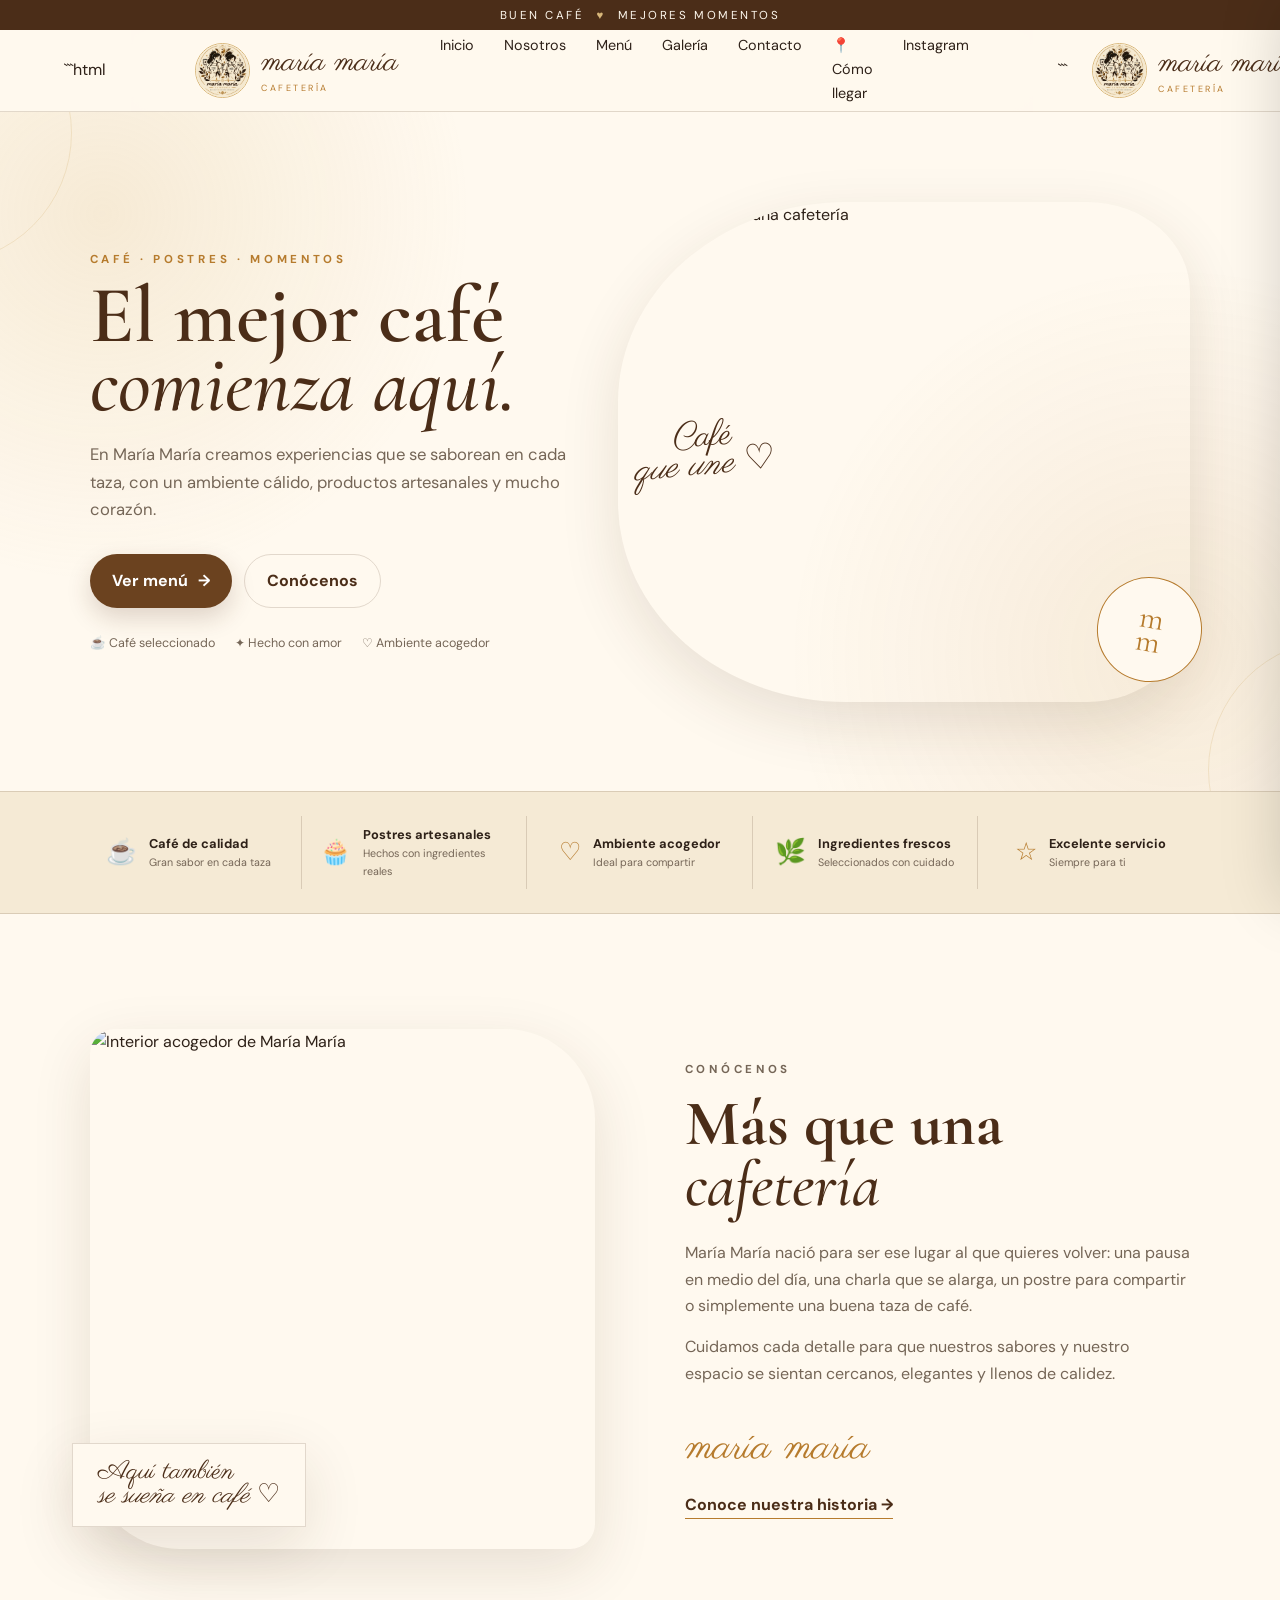
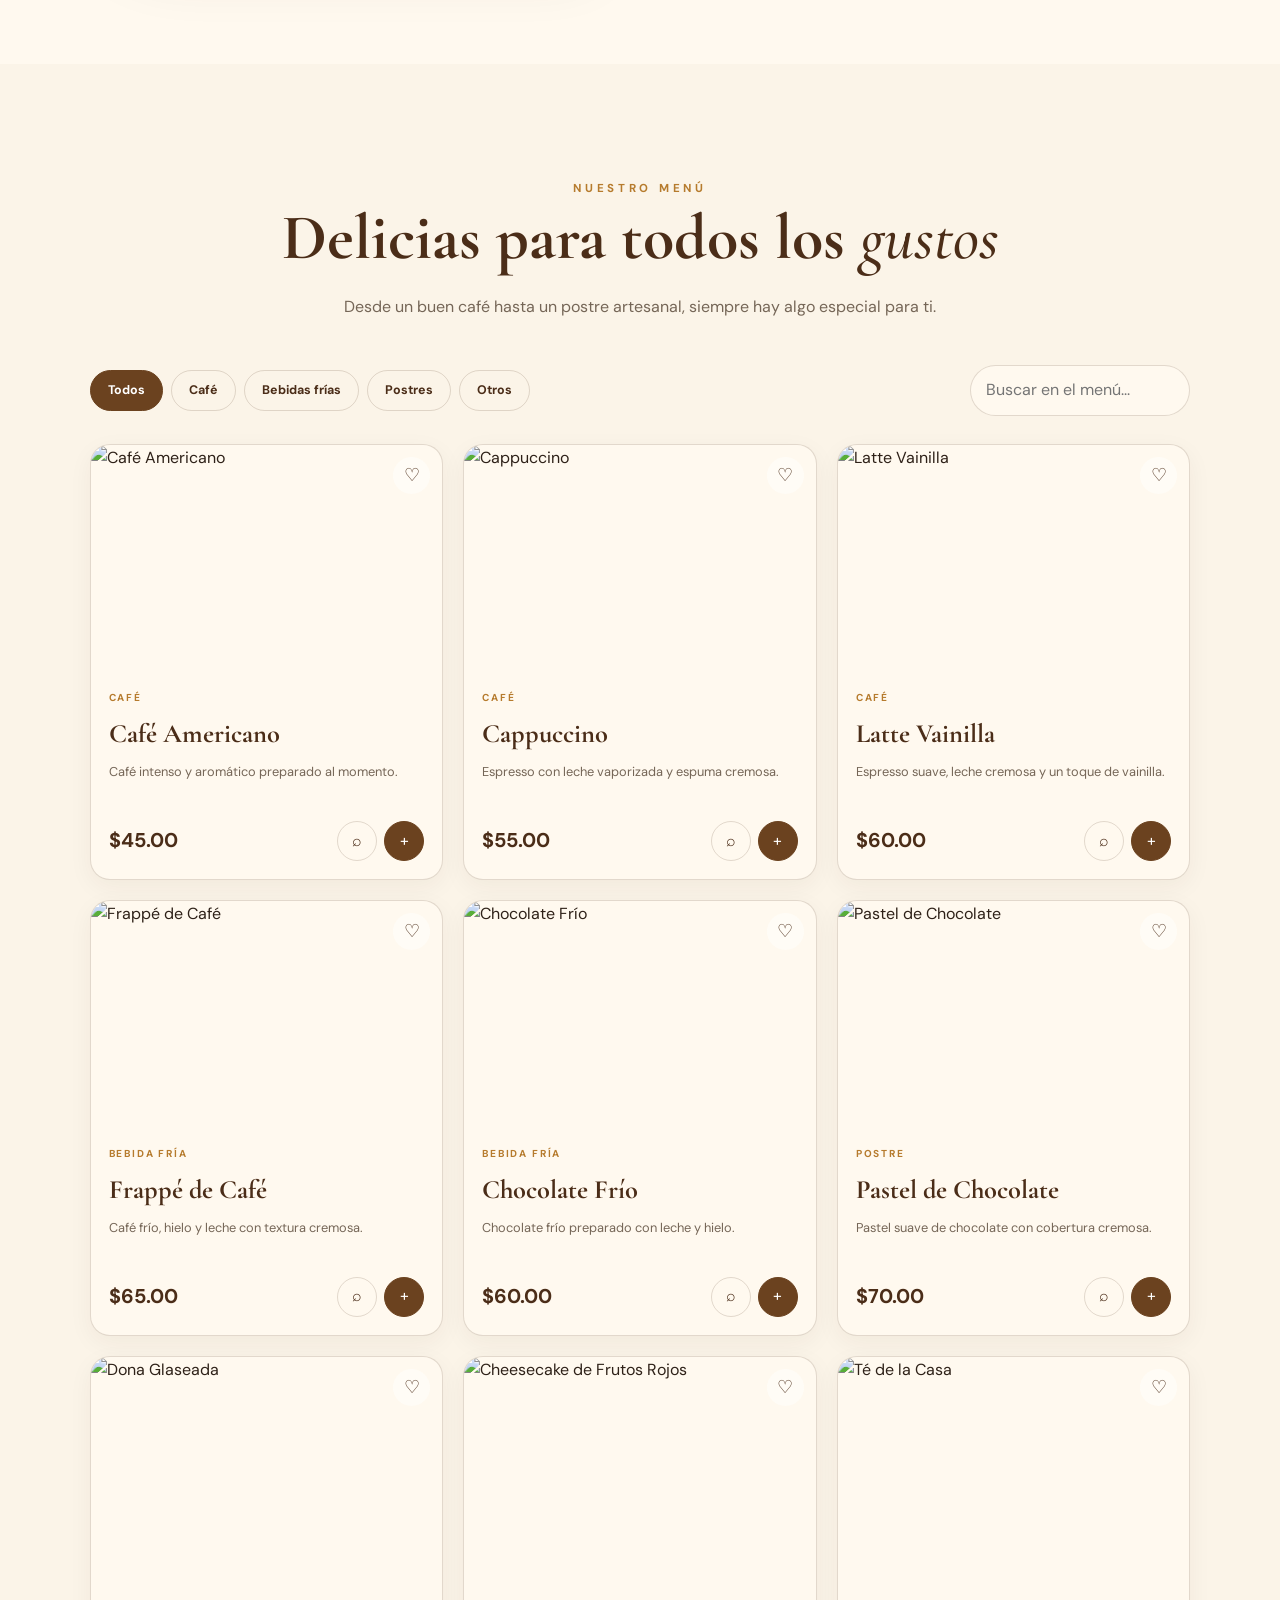
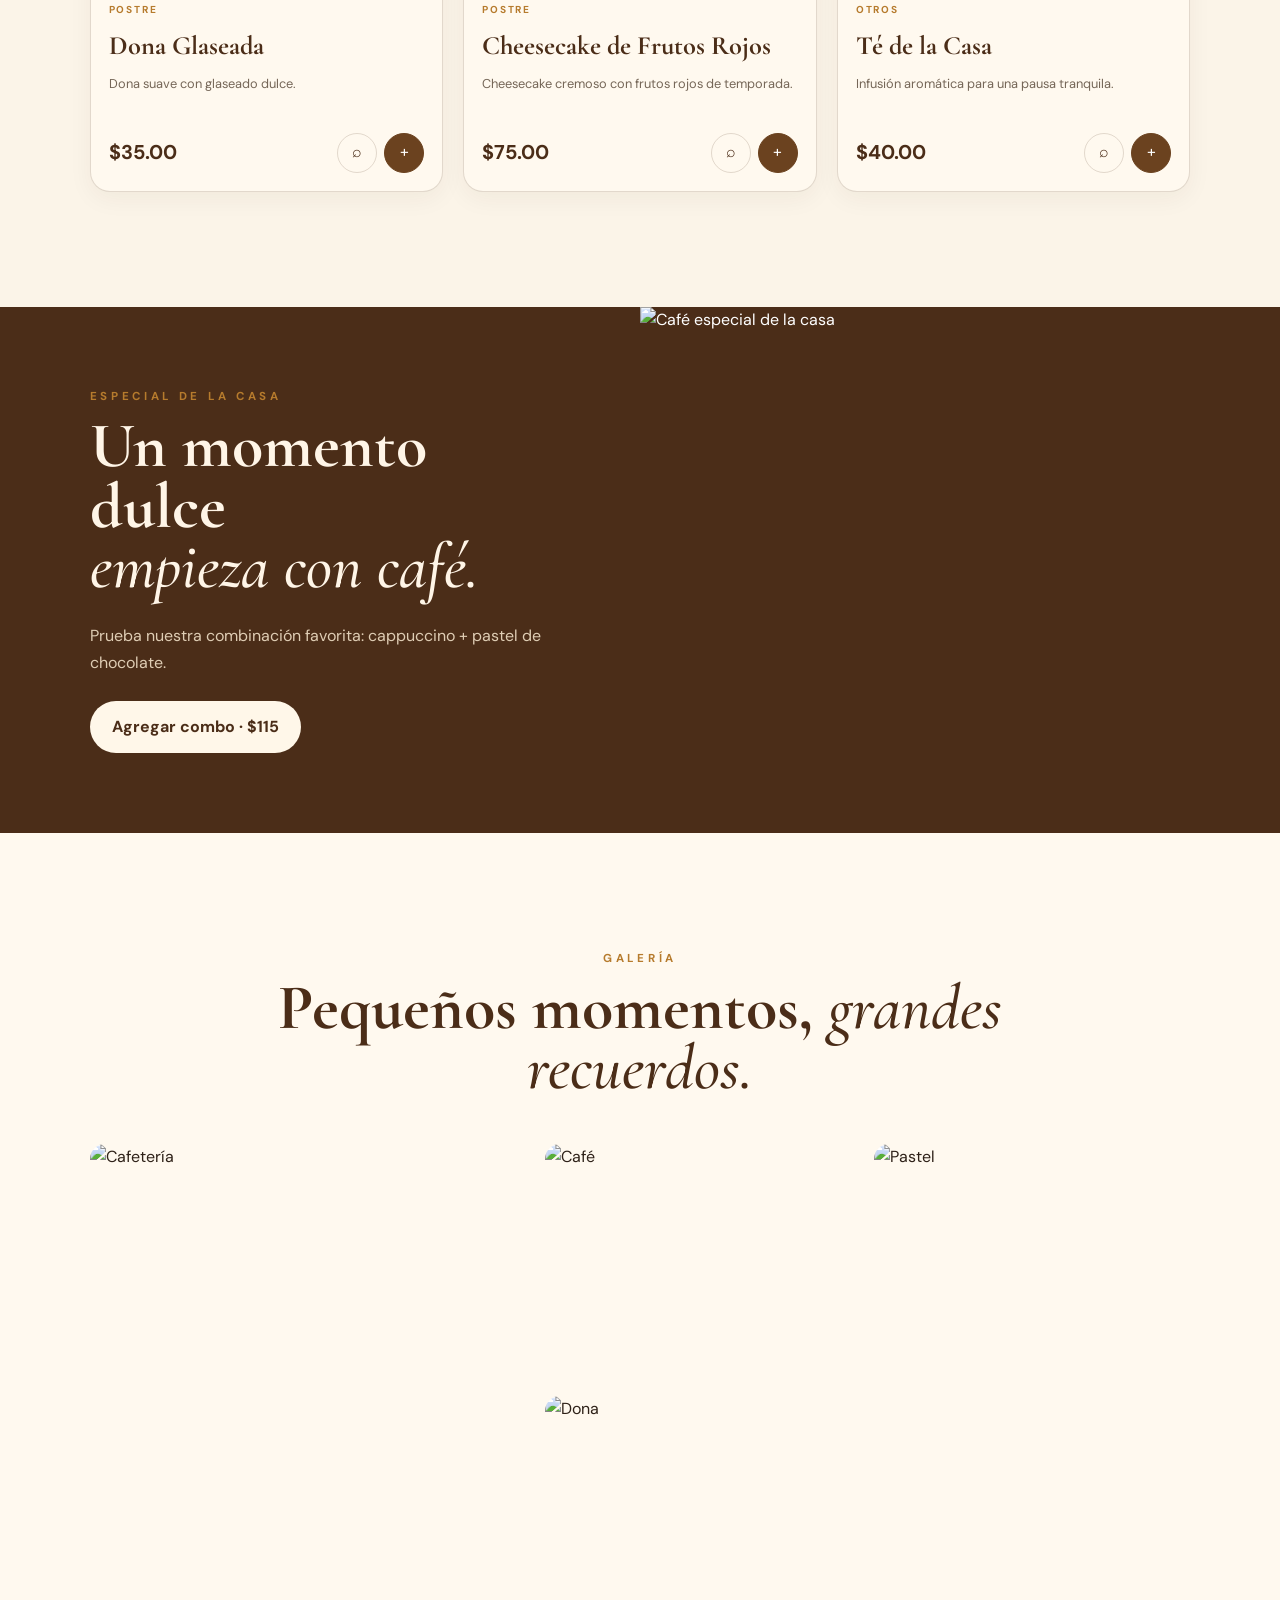
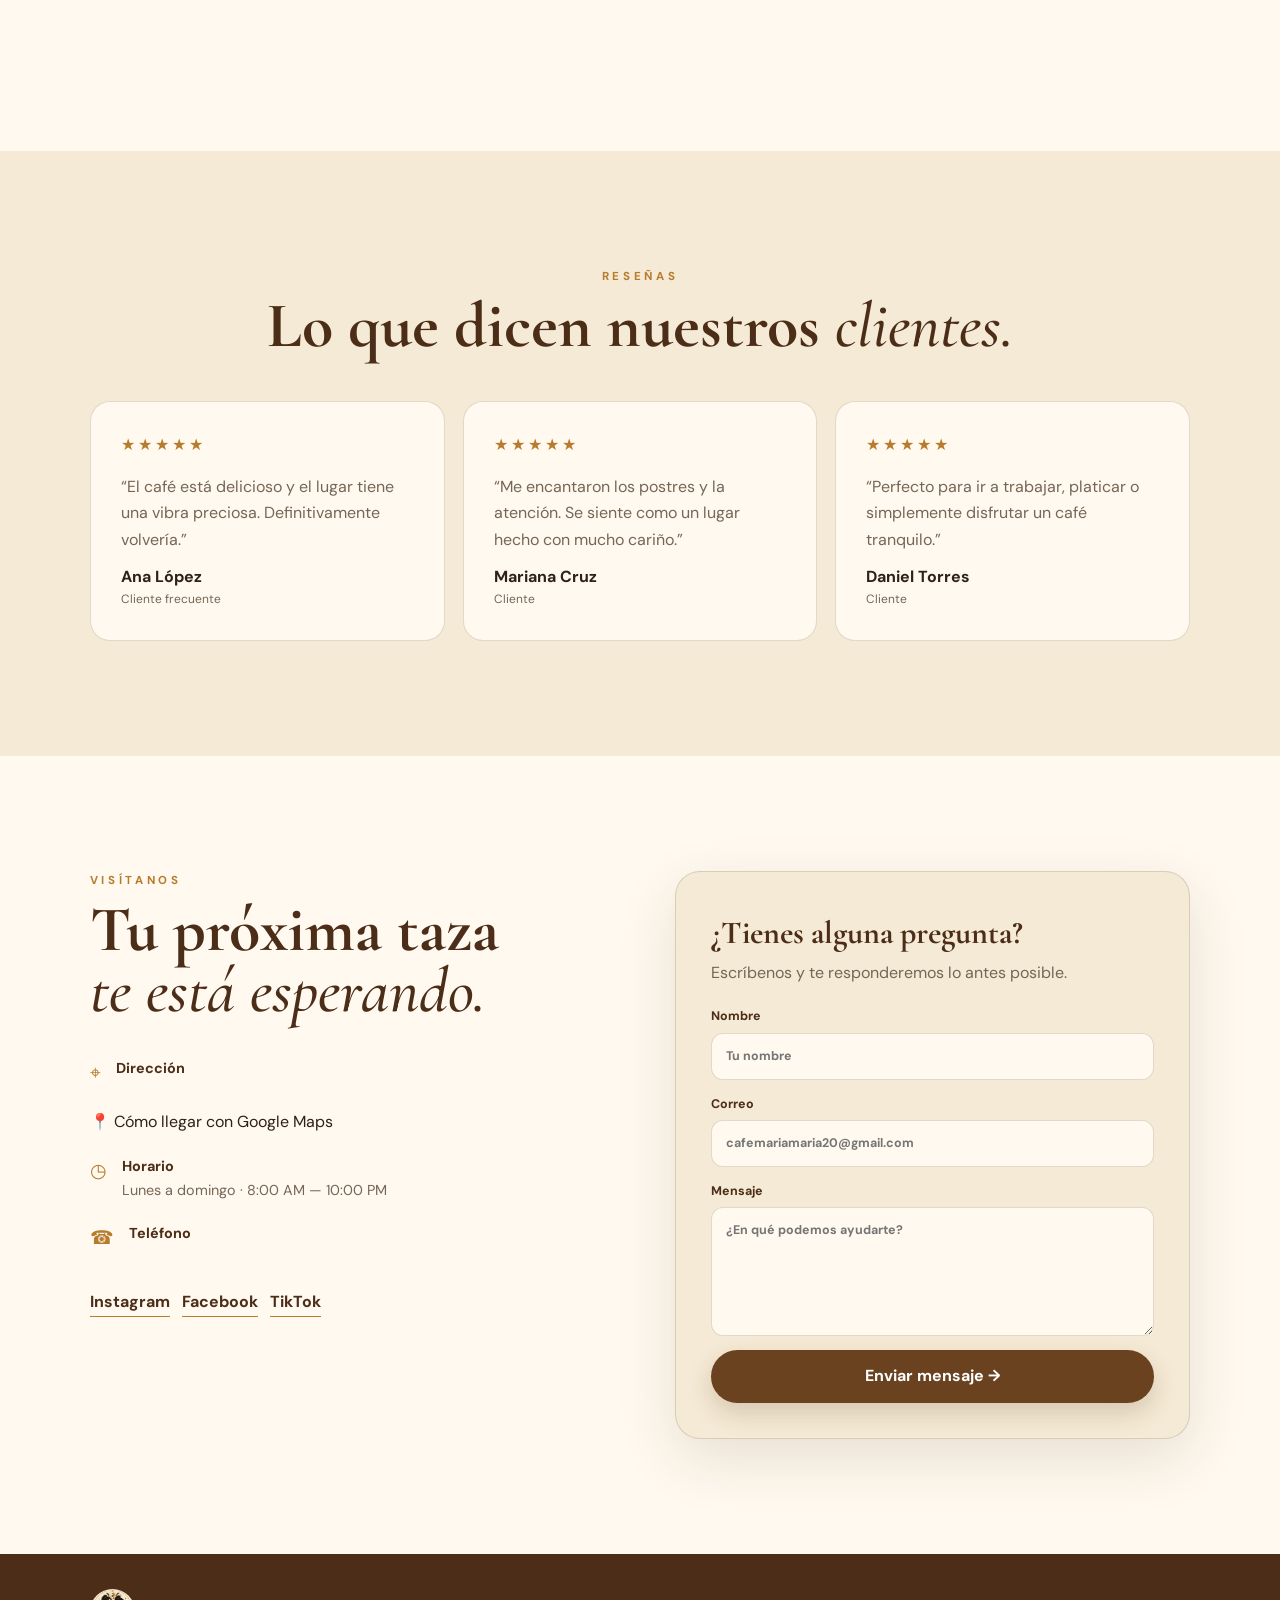
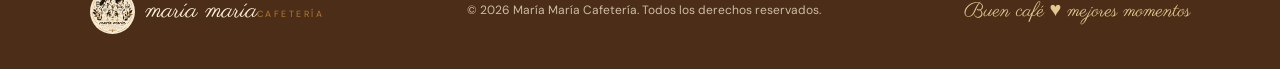
==== commit 3b1b007e: "Add files via upload" ====
--- a/index1.html
+++ b/index1.html
@@ -140,74 +140,7 @@
       <article><span>🌿</span><div><b>Ingredientes frescos</b><small>Seleccionados con cuidado</small></div></article>
       <article><span>☆</span><div><b>Excelente servicio</b><small>Siempre para ti</small></div></article>
     </section>
-    <!-- =========================================================
-     SECCIÓN EVENTOS — MARÍA MARÍA
-     No modifica el resto de la página.
-========================================================= -->
-
-<section class="events-section" id="eventos">
-  <div class="events-content">
-
-    <div class="events-text">
-      <p class="eyebrow">MARÍA MARÍA PARA TUS MOMENTOS ESPECIALES</p>
-
-      <h2>
-        ¿Tienes un <em>evento?</em>
-      </h2>
-
-      <p>
-        Llevamos el sabor y la esencia de María María a tus momentos
-        más importantes. Atendemos eventos sociales, celebraciones,
-        reuniones y eventos corporativos.
-      </p>
-
-      <div class="events-list">
-        <div>
-          <span>♡</span>
-          <p>
-            <strong>Eventos sociales</strong>
-            <small>Celebraciones, cumpleaños y reuniones.</small>
-          </p>
-        </div>
-
-        <div>
-          <span>☕</span>
-          <p>
-            <strong>Coffee breaks</strong>
-            <small>Café y alimentos para reuniones y empresas.</small>
-          </p>
-        </div>
-
-        <div>
-          <span>✦</span>
-          <p>
-            <strong>Eventos corporativos</strong>
-            <small>Una experiencia especial para tu equipo.</small>
-          </p>
-        </div>
-      </div>
-
-      <button class="events-whatsapp-btn" id="eventWhatsappBtn">
-        Cotiza tu evento por WhatsApp
-        <span>→</span>
-      </button>
-
-      <p class="events-note">
-        Cuéntanos qué tienes en mente y te ayudaremos a crear una propuesta.
-      </p>
-    </div>
-
-    <div class="events-image">
-      <img
-        src="https://images.unsplash.com/photo-1519671482749-fd09be7ccebf?auto=format&fit=crop&w=1200&q=85"
-        alt="Evento y celebración">
-      
-      <div class="events-badge">
-        <span>maría maría</span>
-        <strong>Eventos</strong>
-        <small>Momentos que se disfrutan</small>
-      </div>
-    </div>
+   
 
   </div>
 </section>
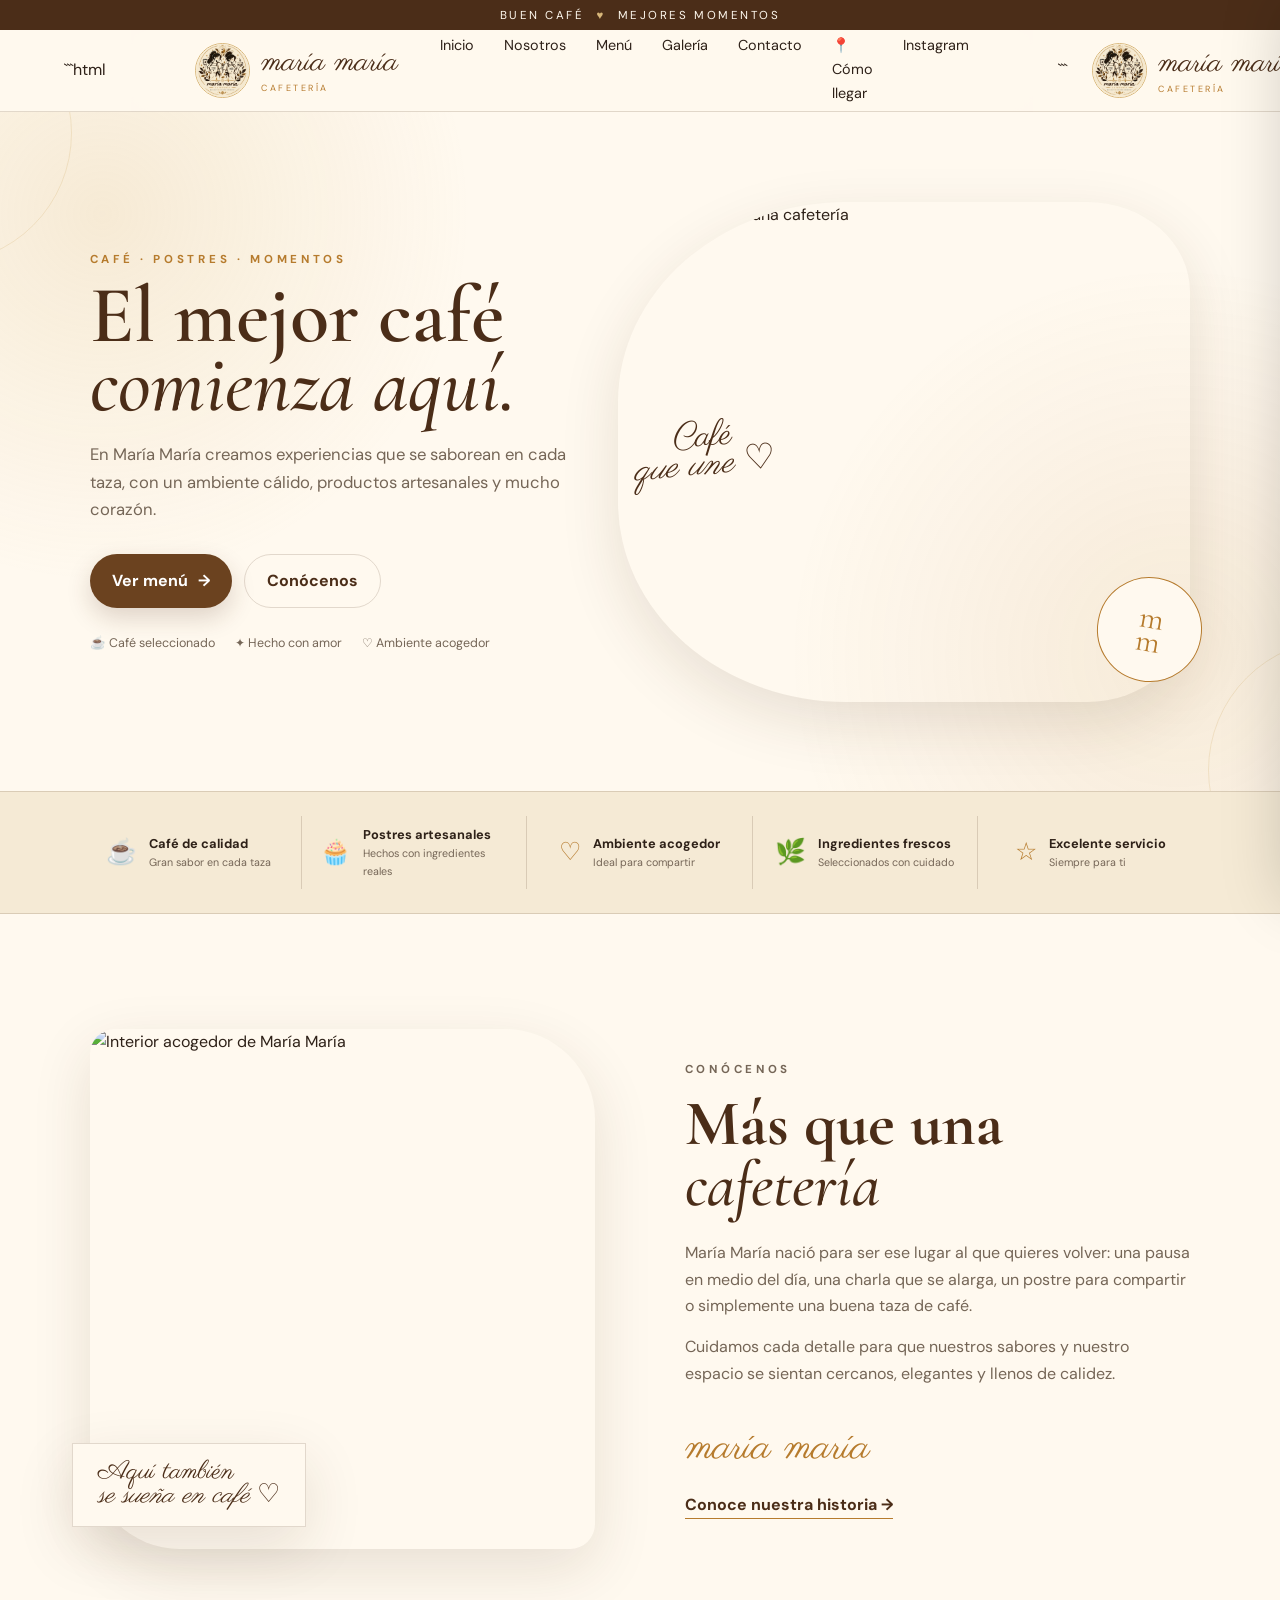
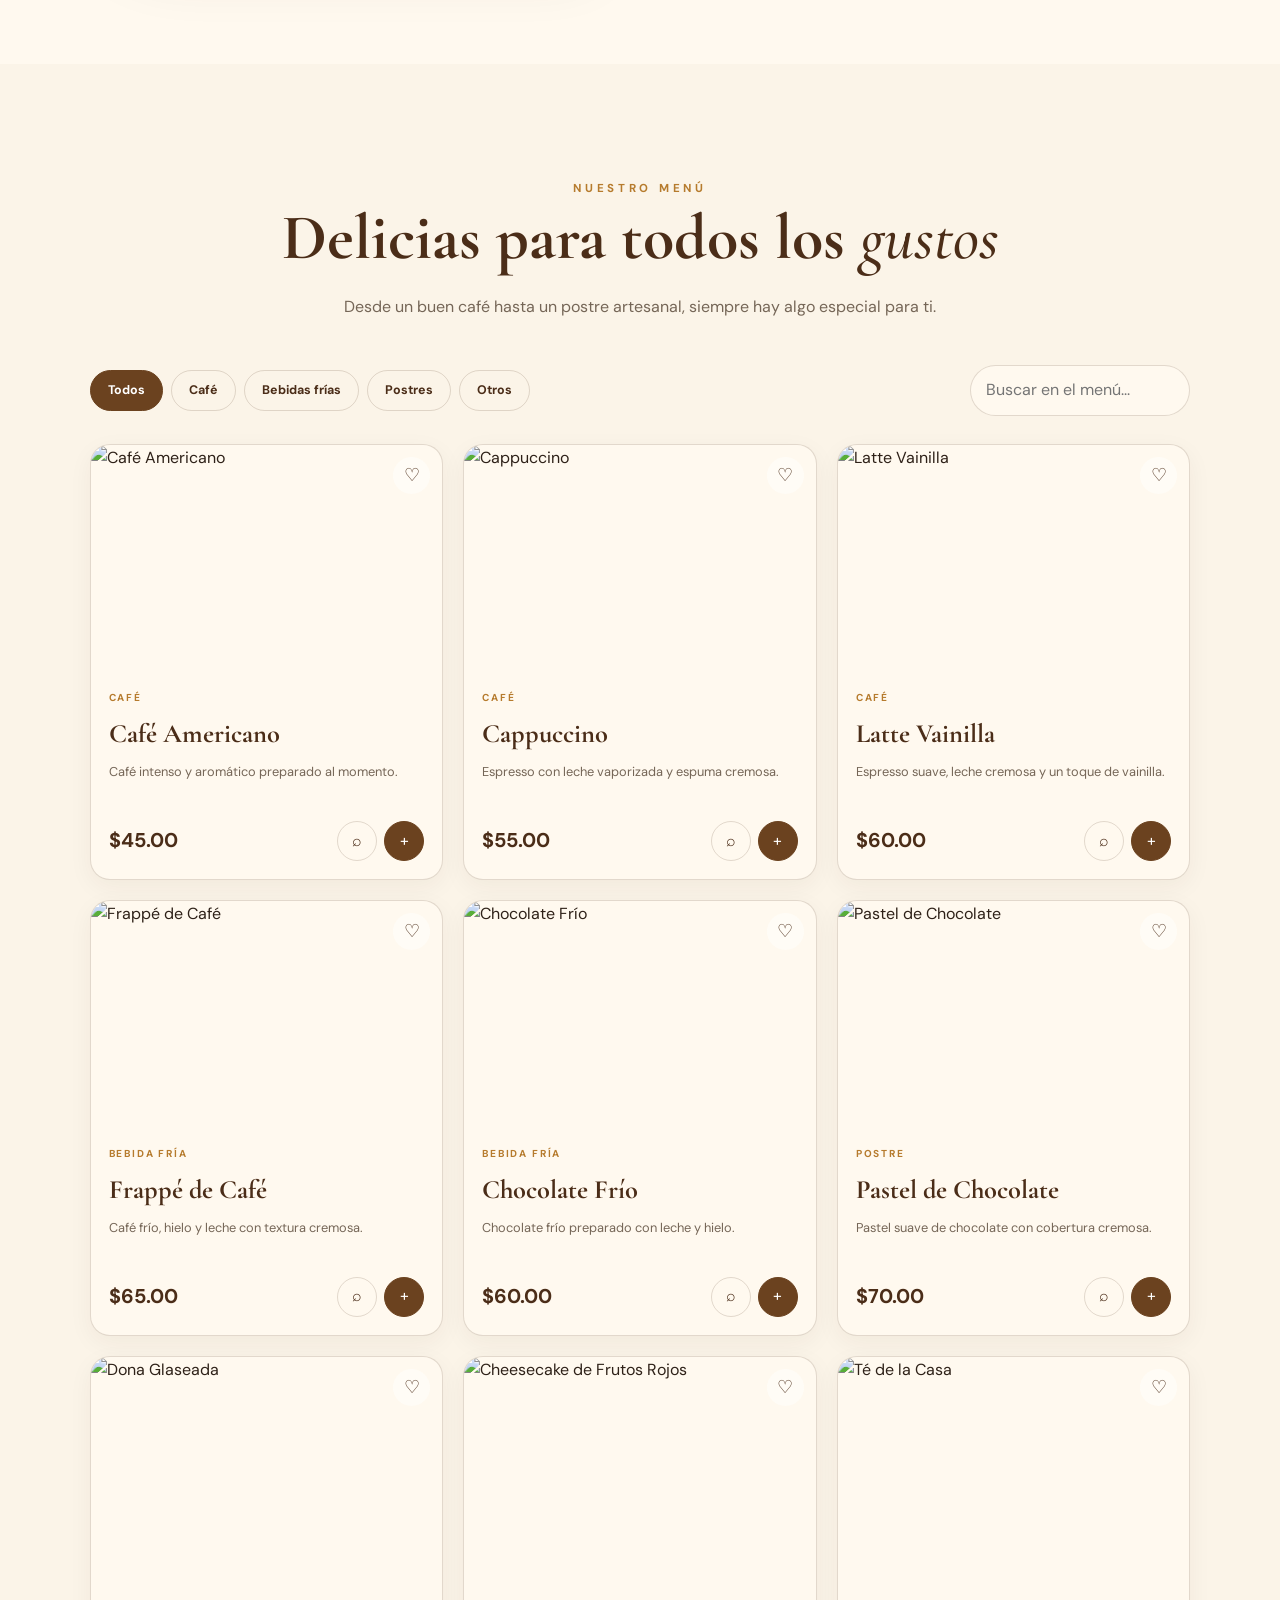
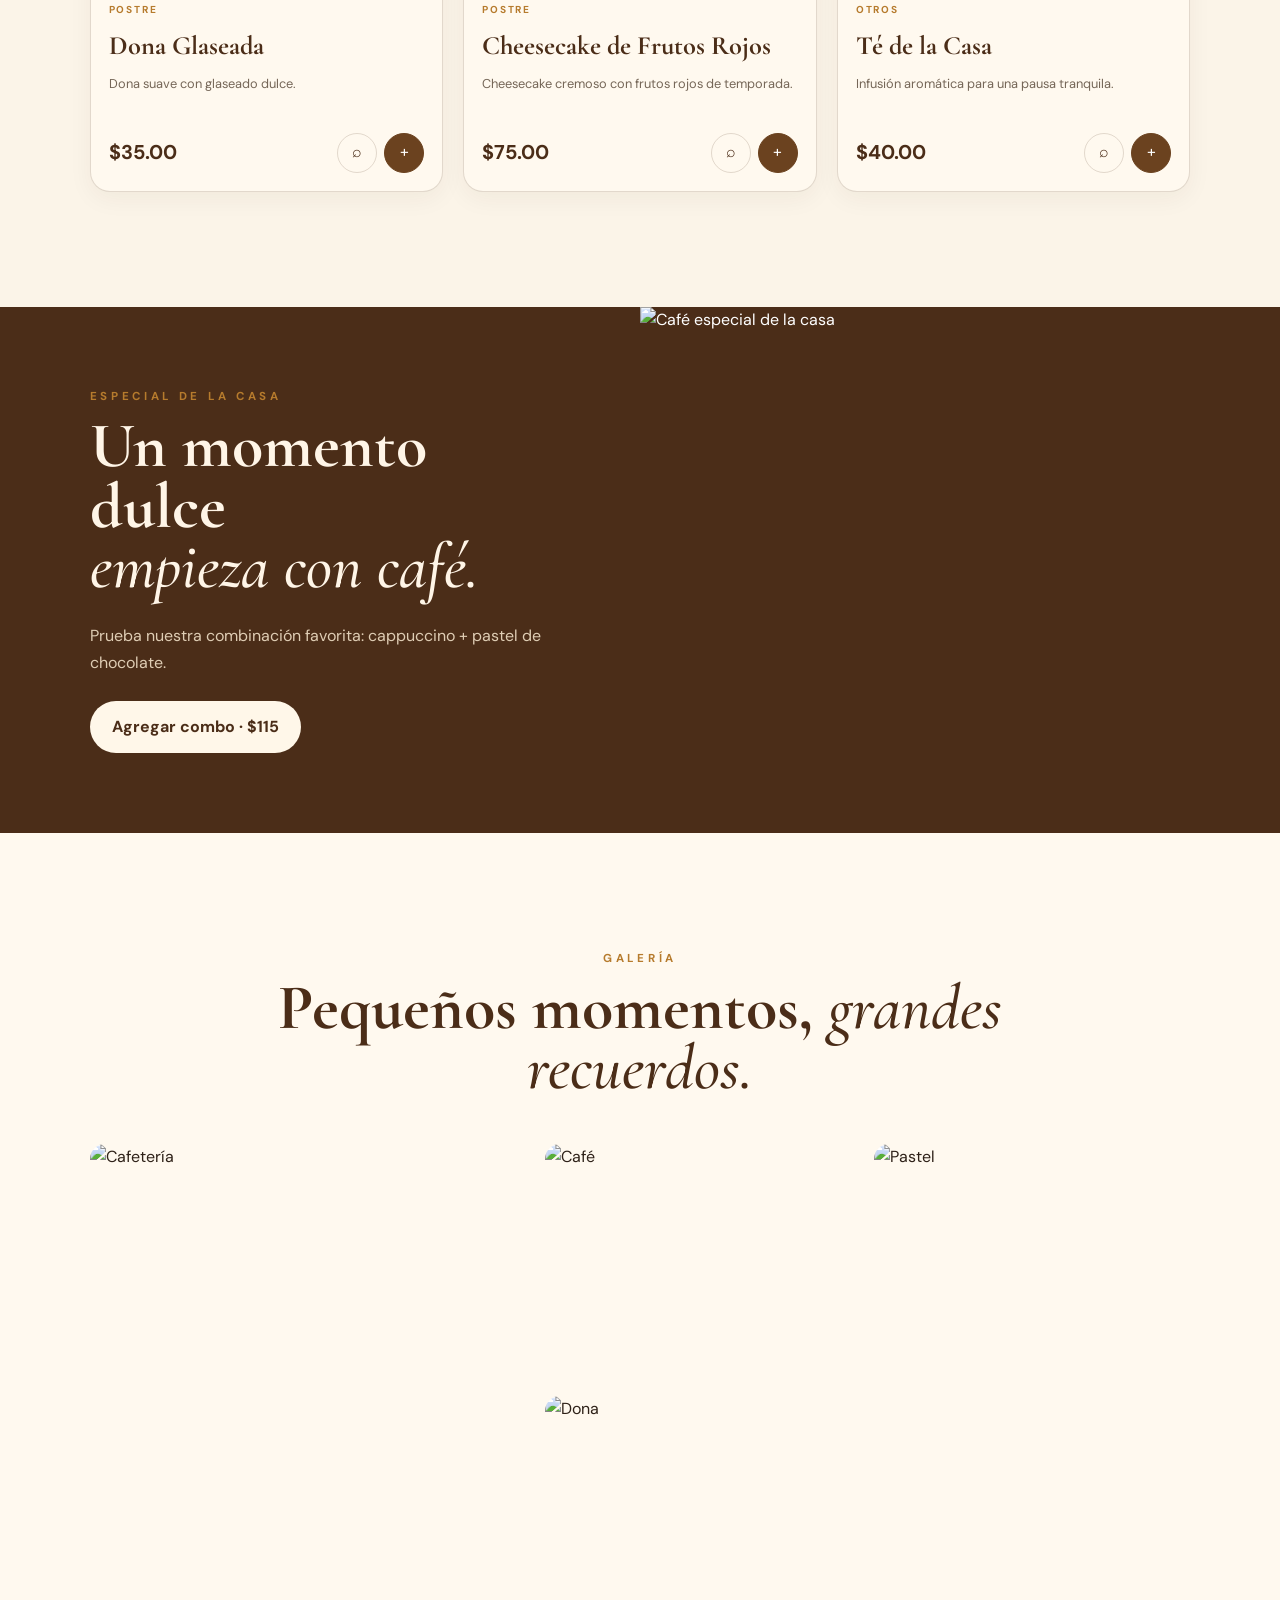
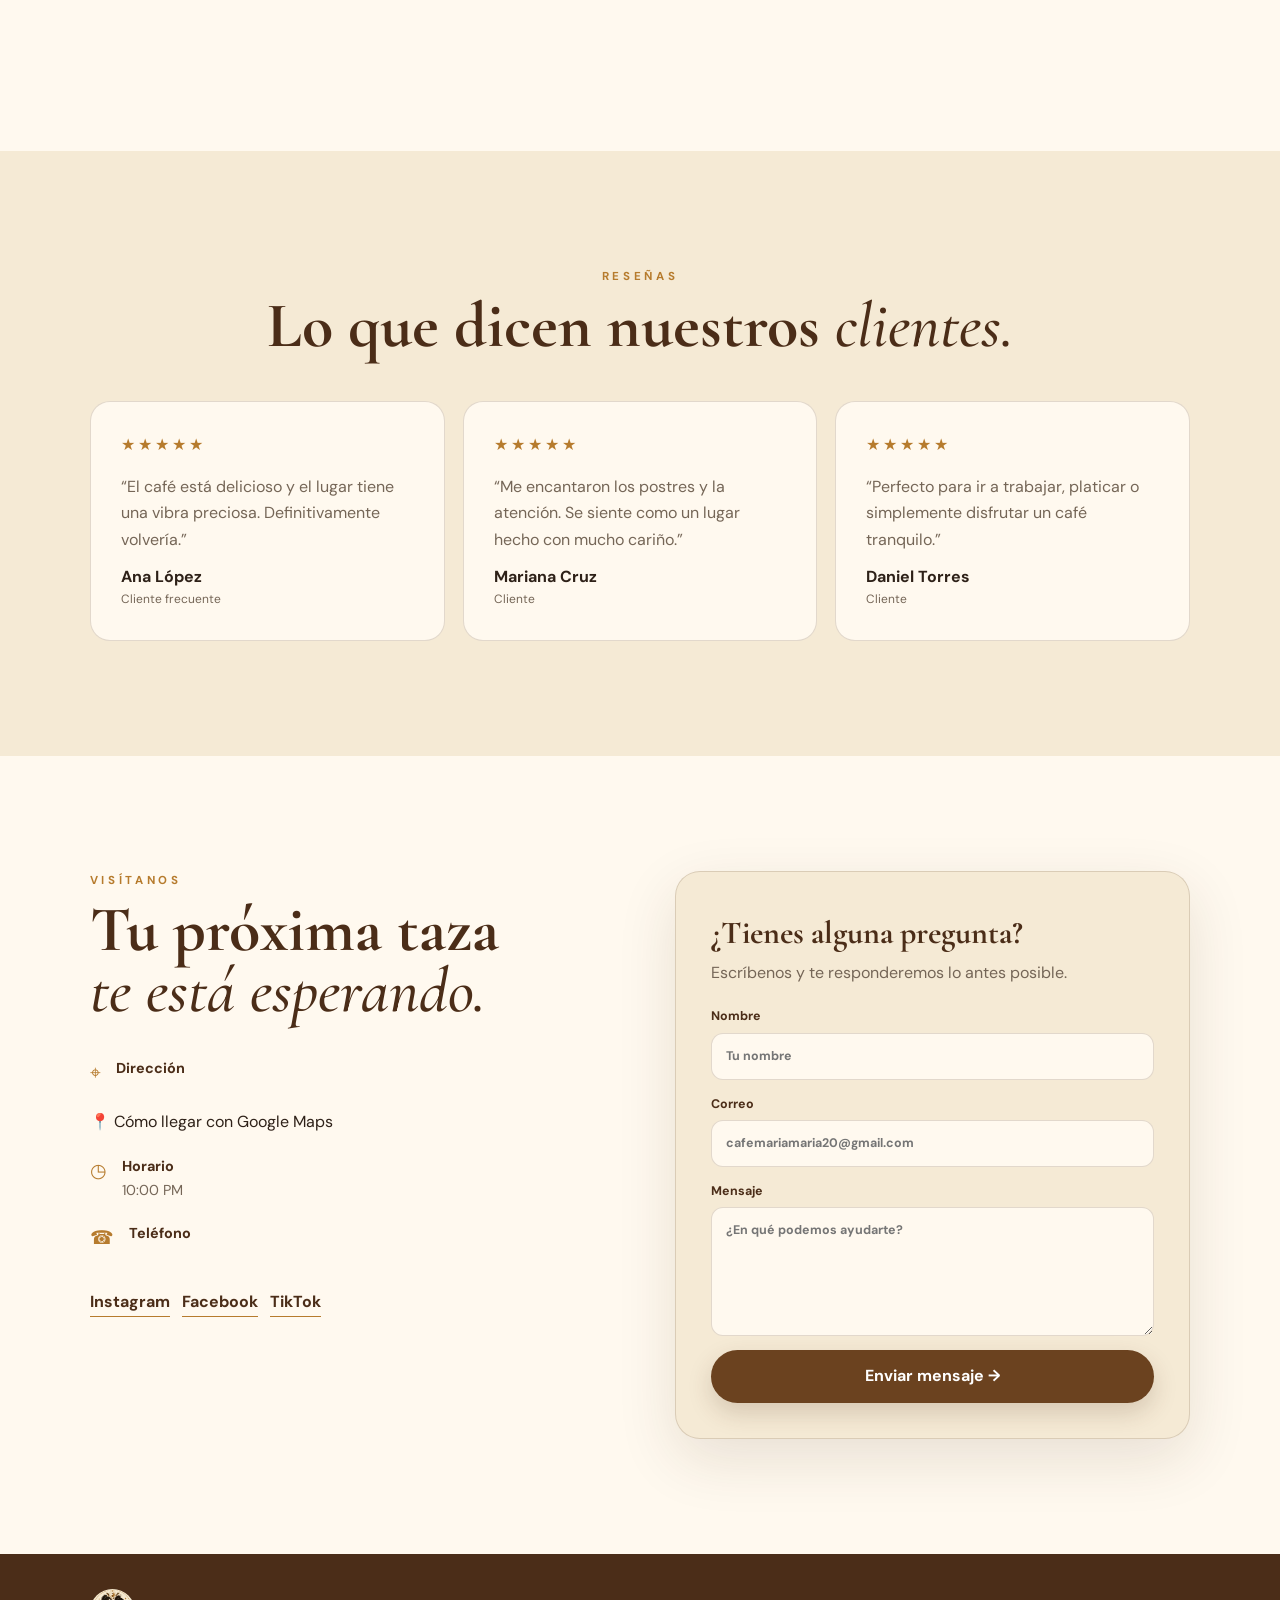
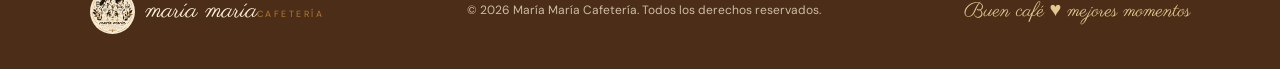
==== commit 1d75daa6: "Add files via upload" ====
--- a/index1.html
+++ b/index1.html
@@ -235,8 +235,8 @@
 >
   📍 Cómo llegar con Google Maps
 </a>
-          <div><span>◷</span><p><b>Horario</b><br>Lunes a domingo · 8:00 AM — 10:00 PM</p></div>
-          <div><span>☎</span><p><b>Teléfono</b><br><span id="phoneText">+52 999 000 0000</span></p></div>
+          <div><span>◷</span><p><b>Horario</b><br>10:00 PM</p></div>
+          <div><span>☎</span><p><b>Teléfono</b><br><span id="phoneText">3332252962</span></p></div>
         </div>
         <div class="socials">
           <a id="instagramLink" href="https://www.instagram.com/maria_maria_cafe?exln=M2ljc280eDdqbGto" rel="noopener">Instagram</a>
